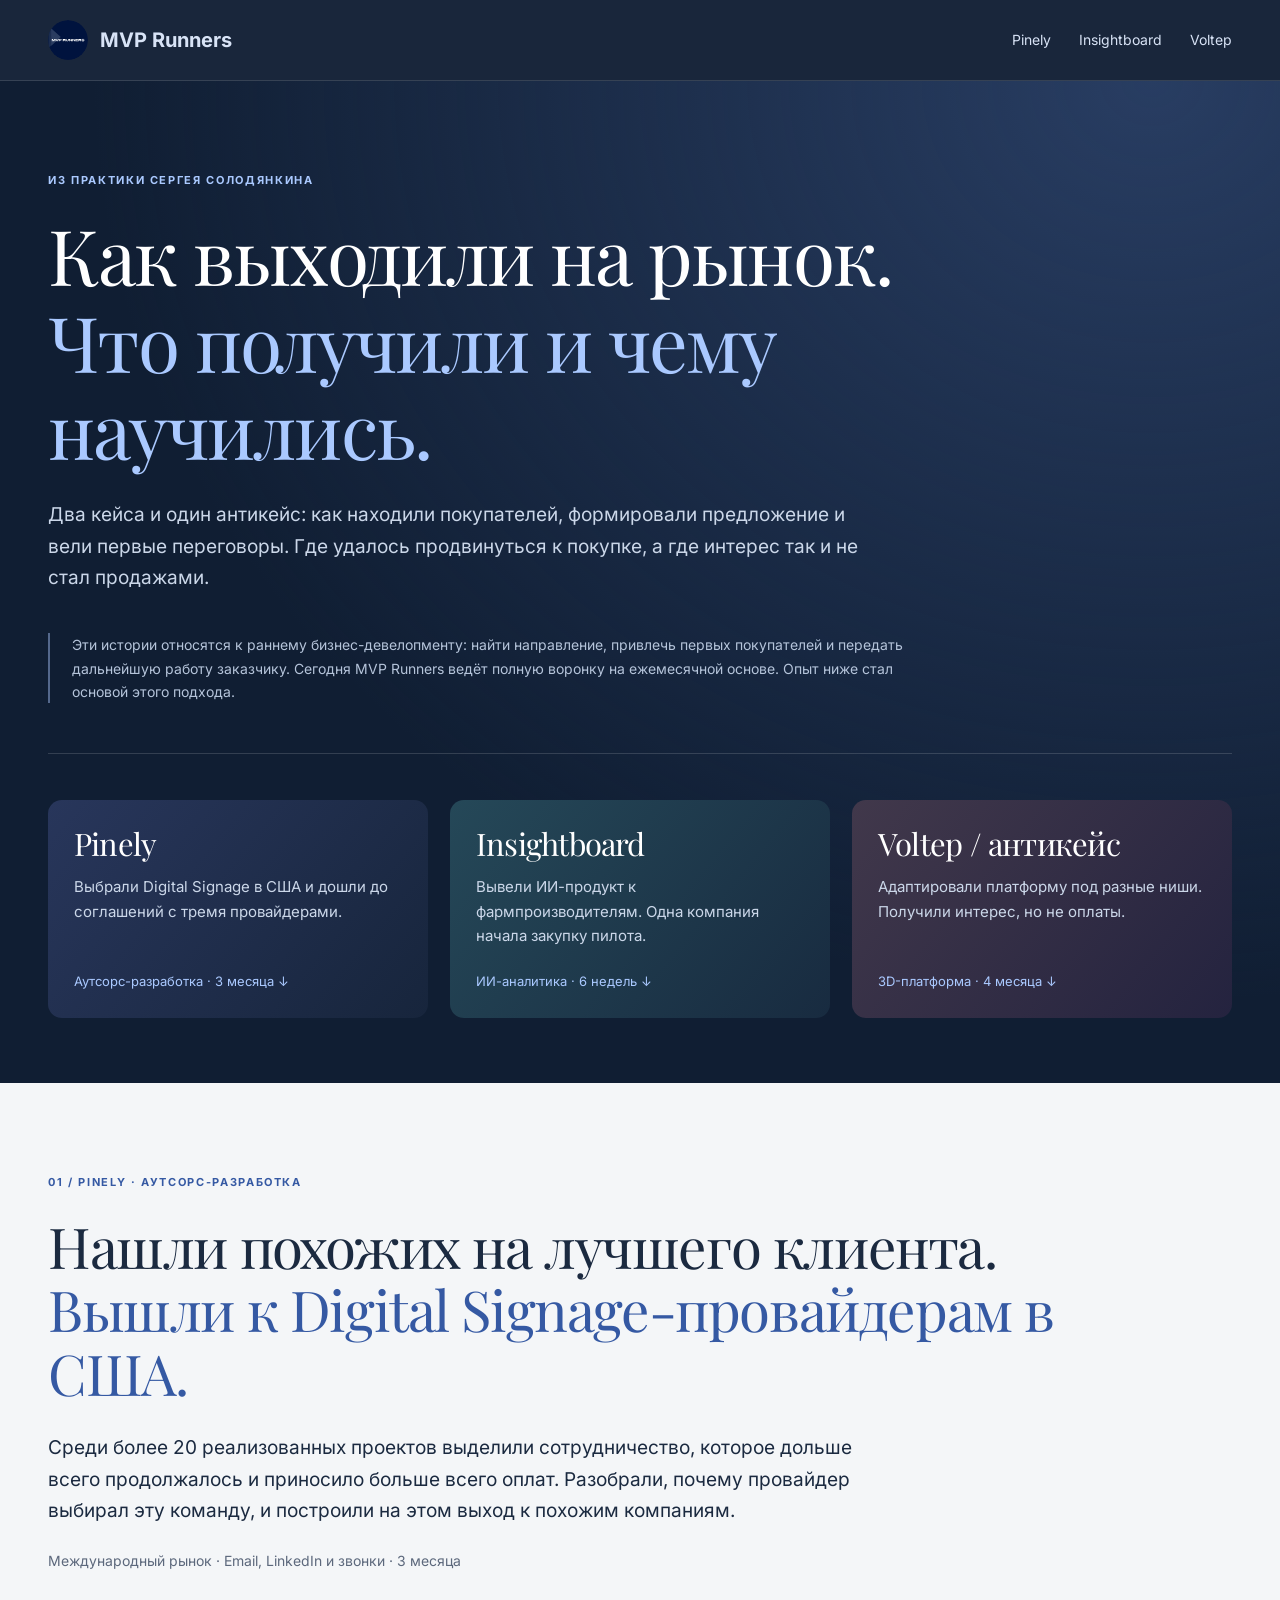
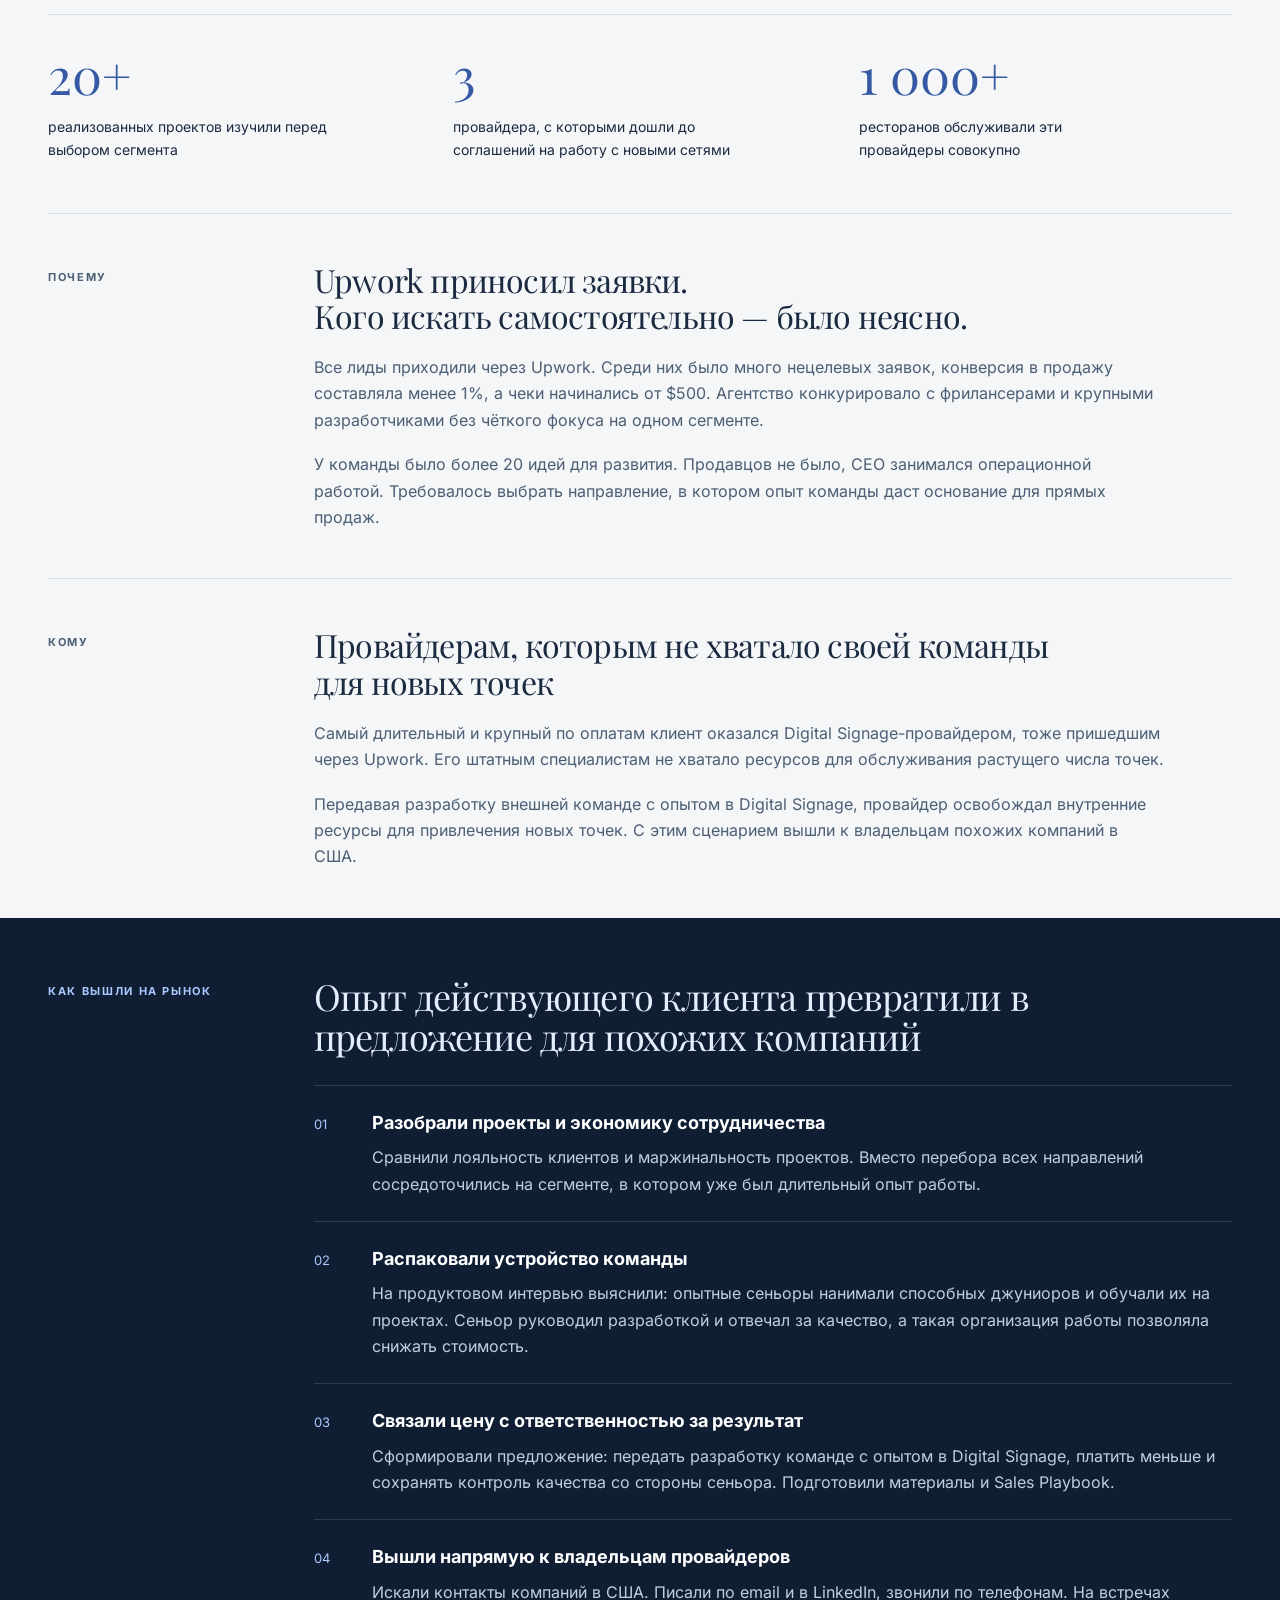
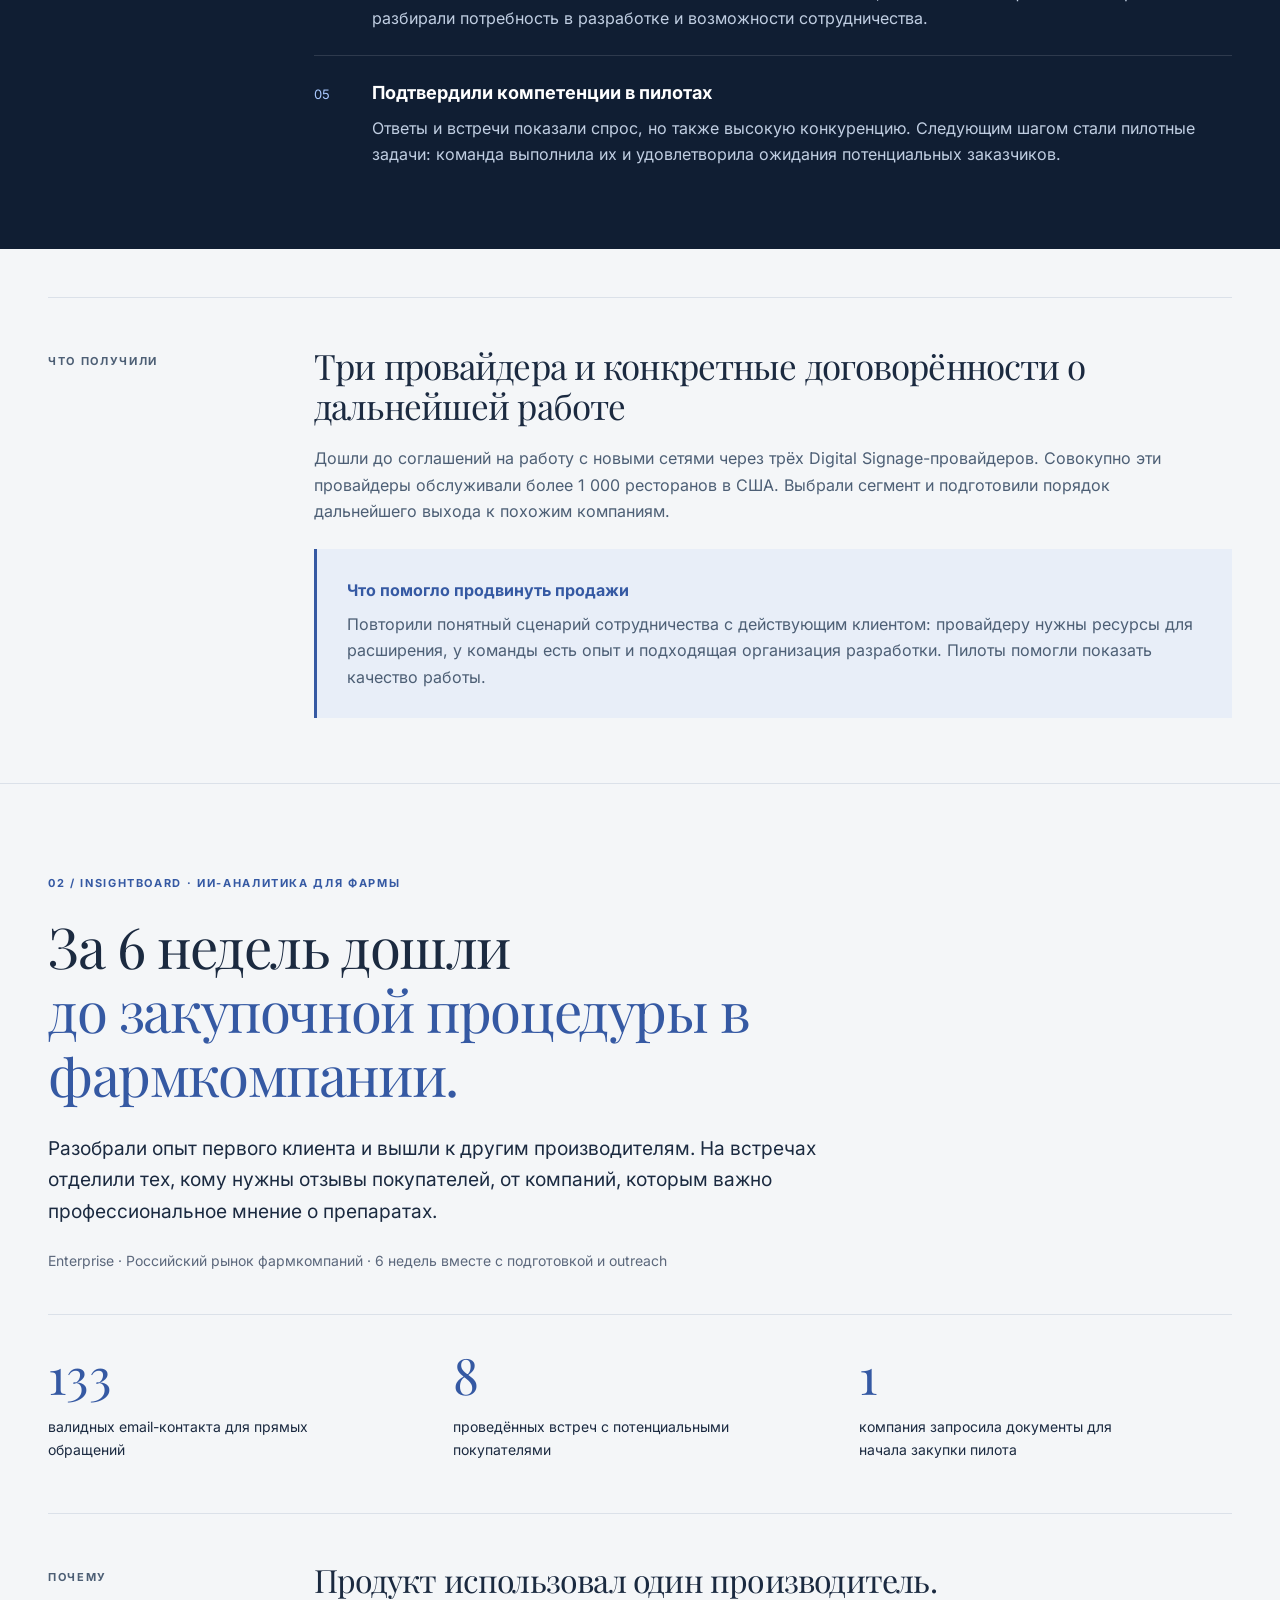
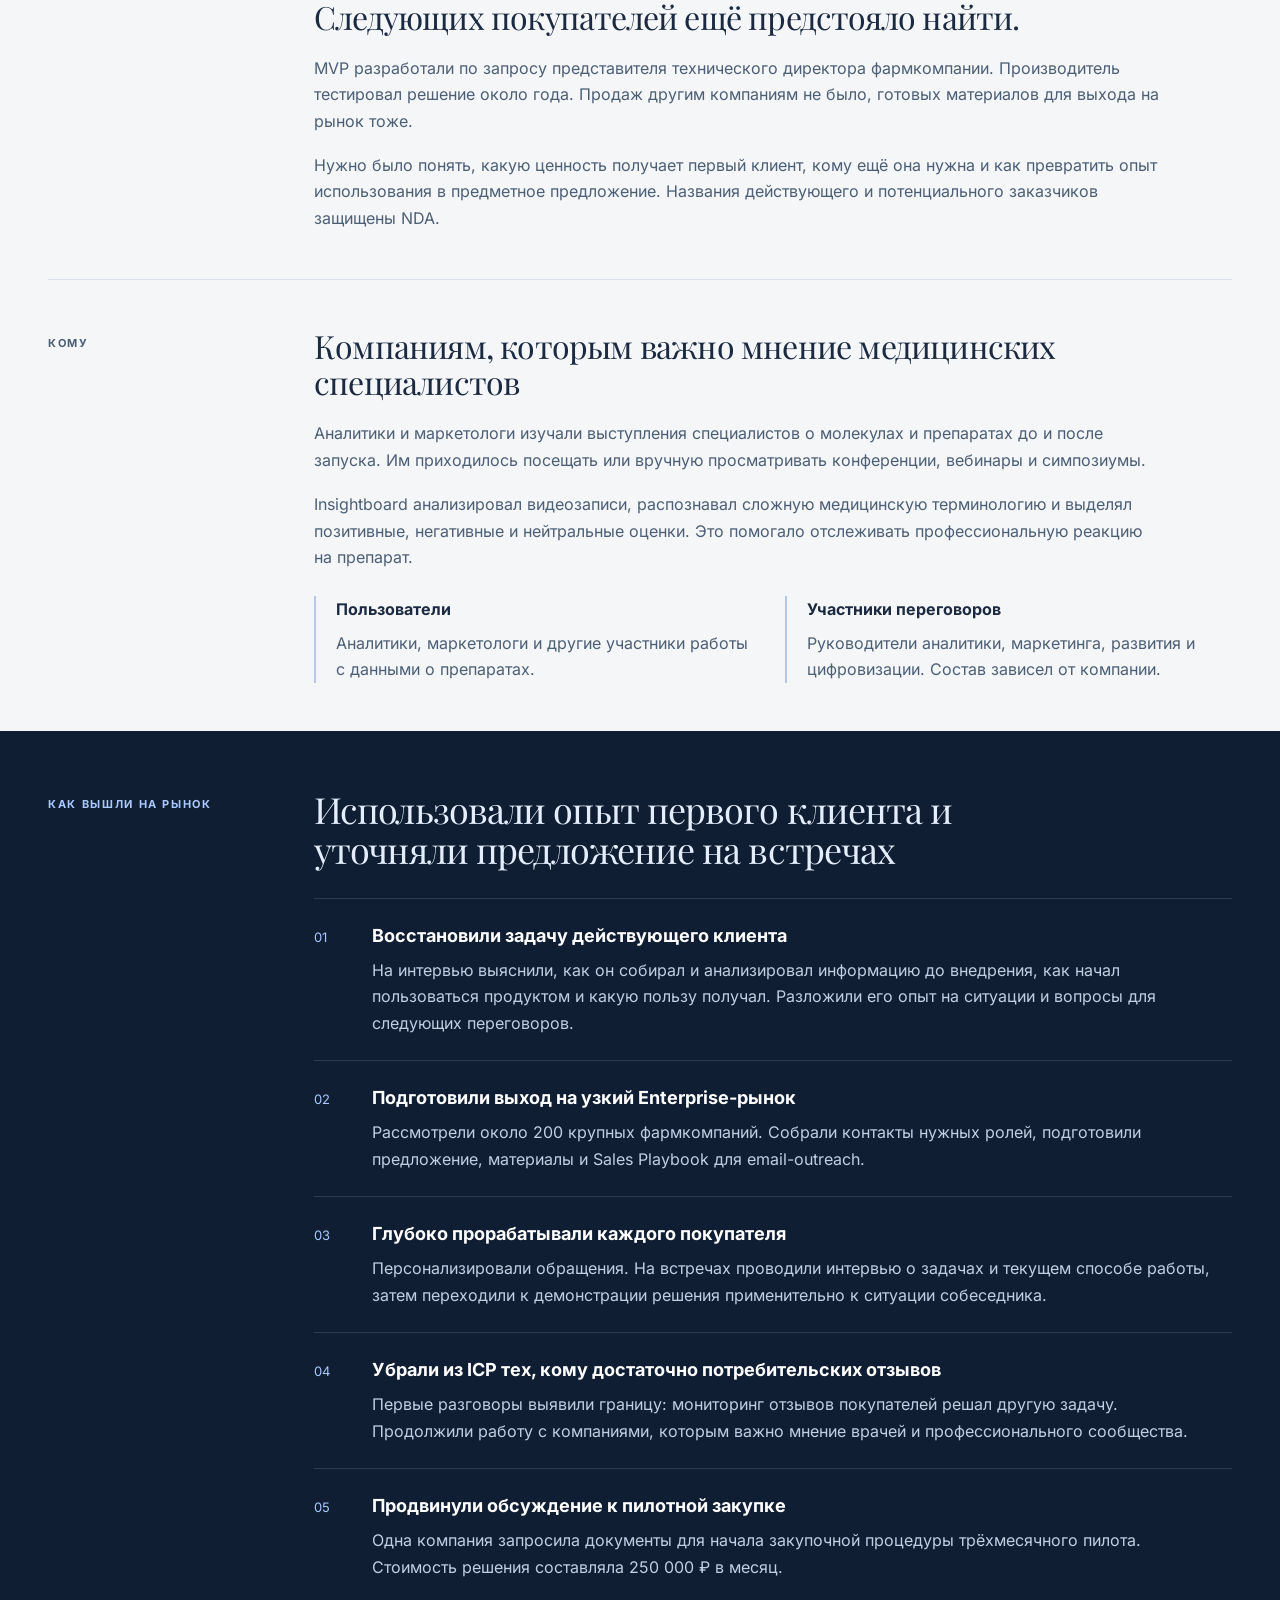
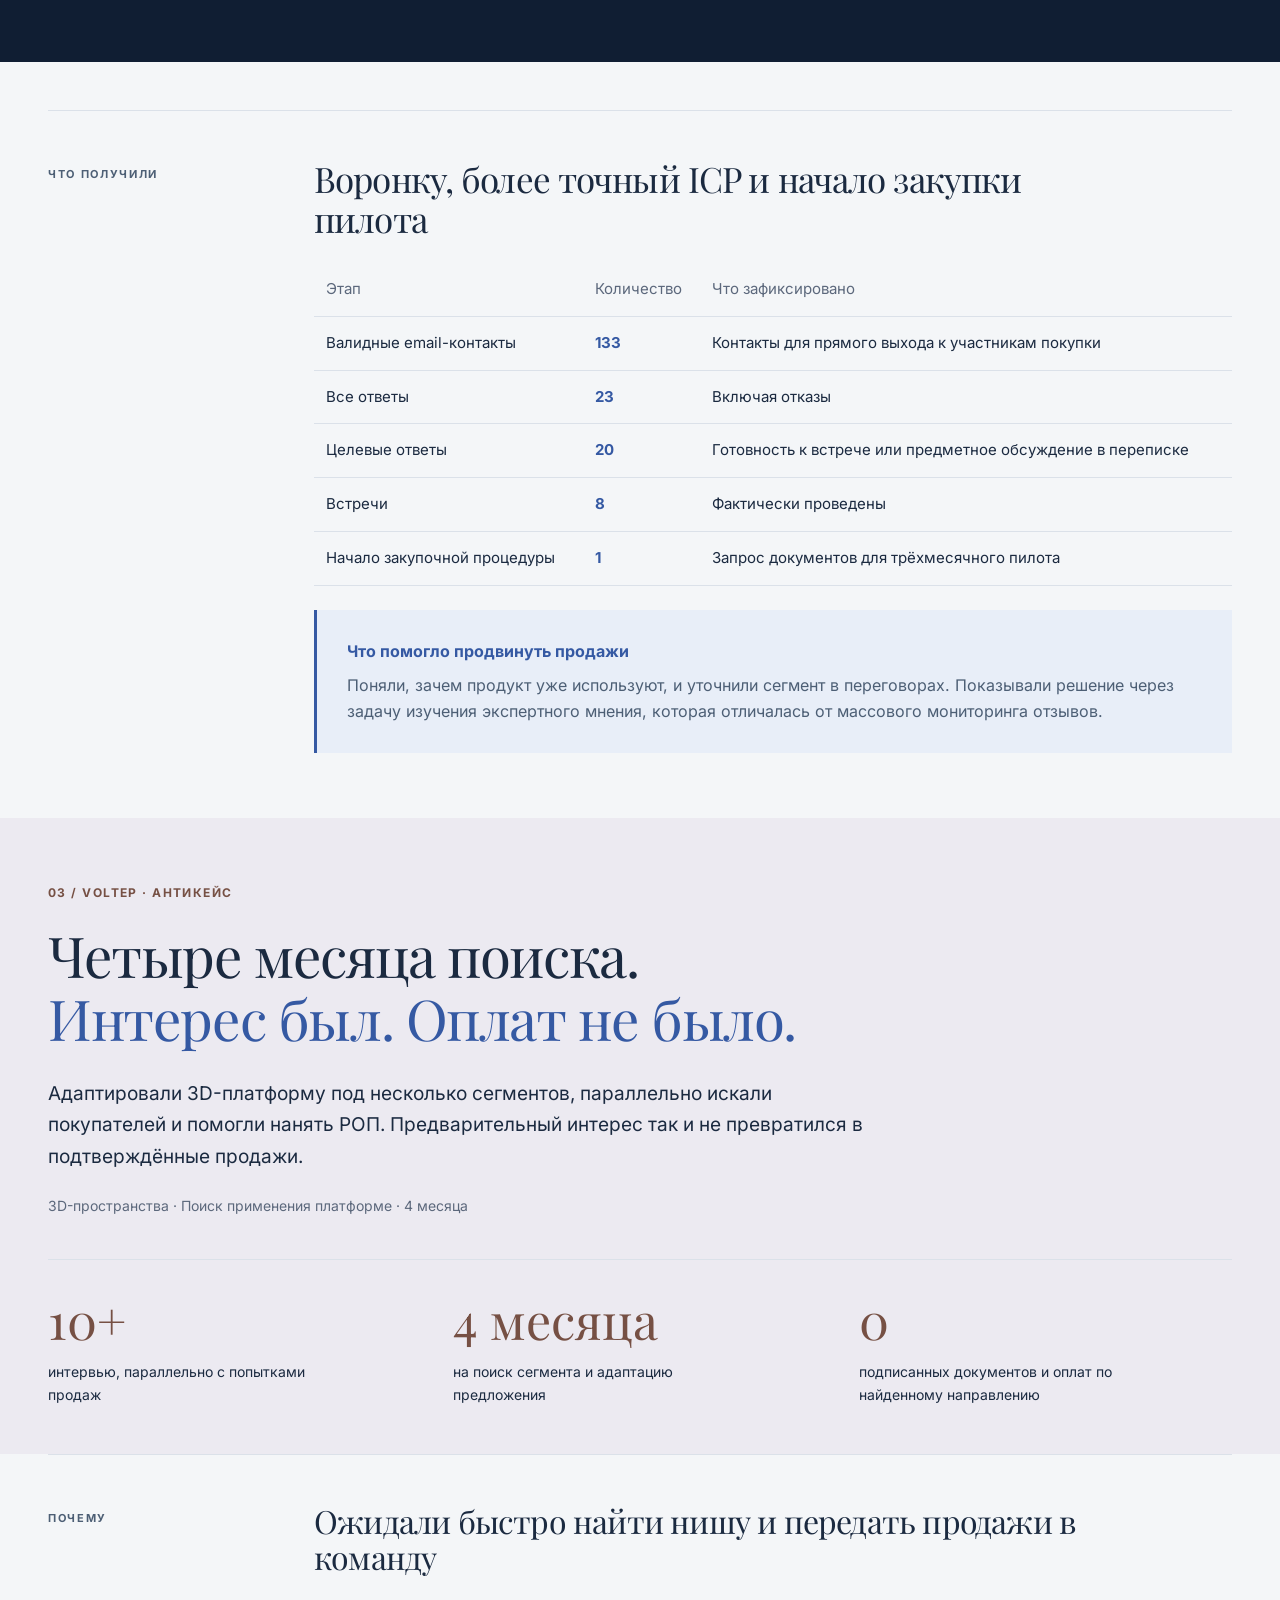
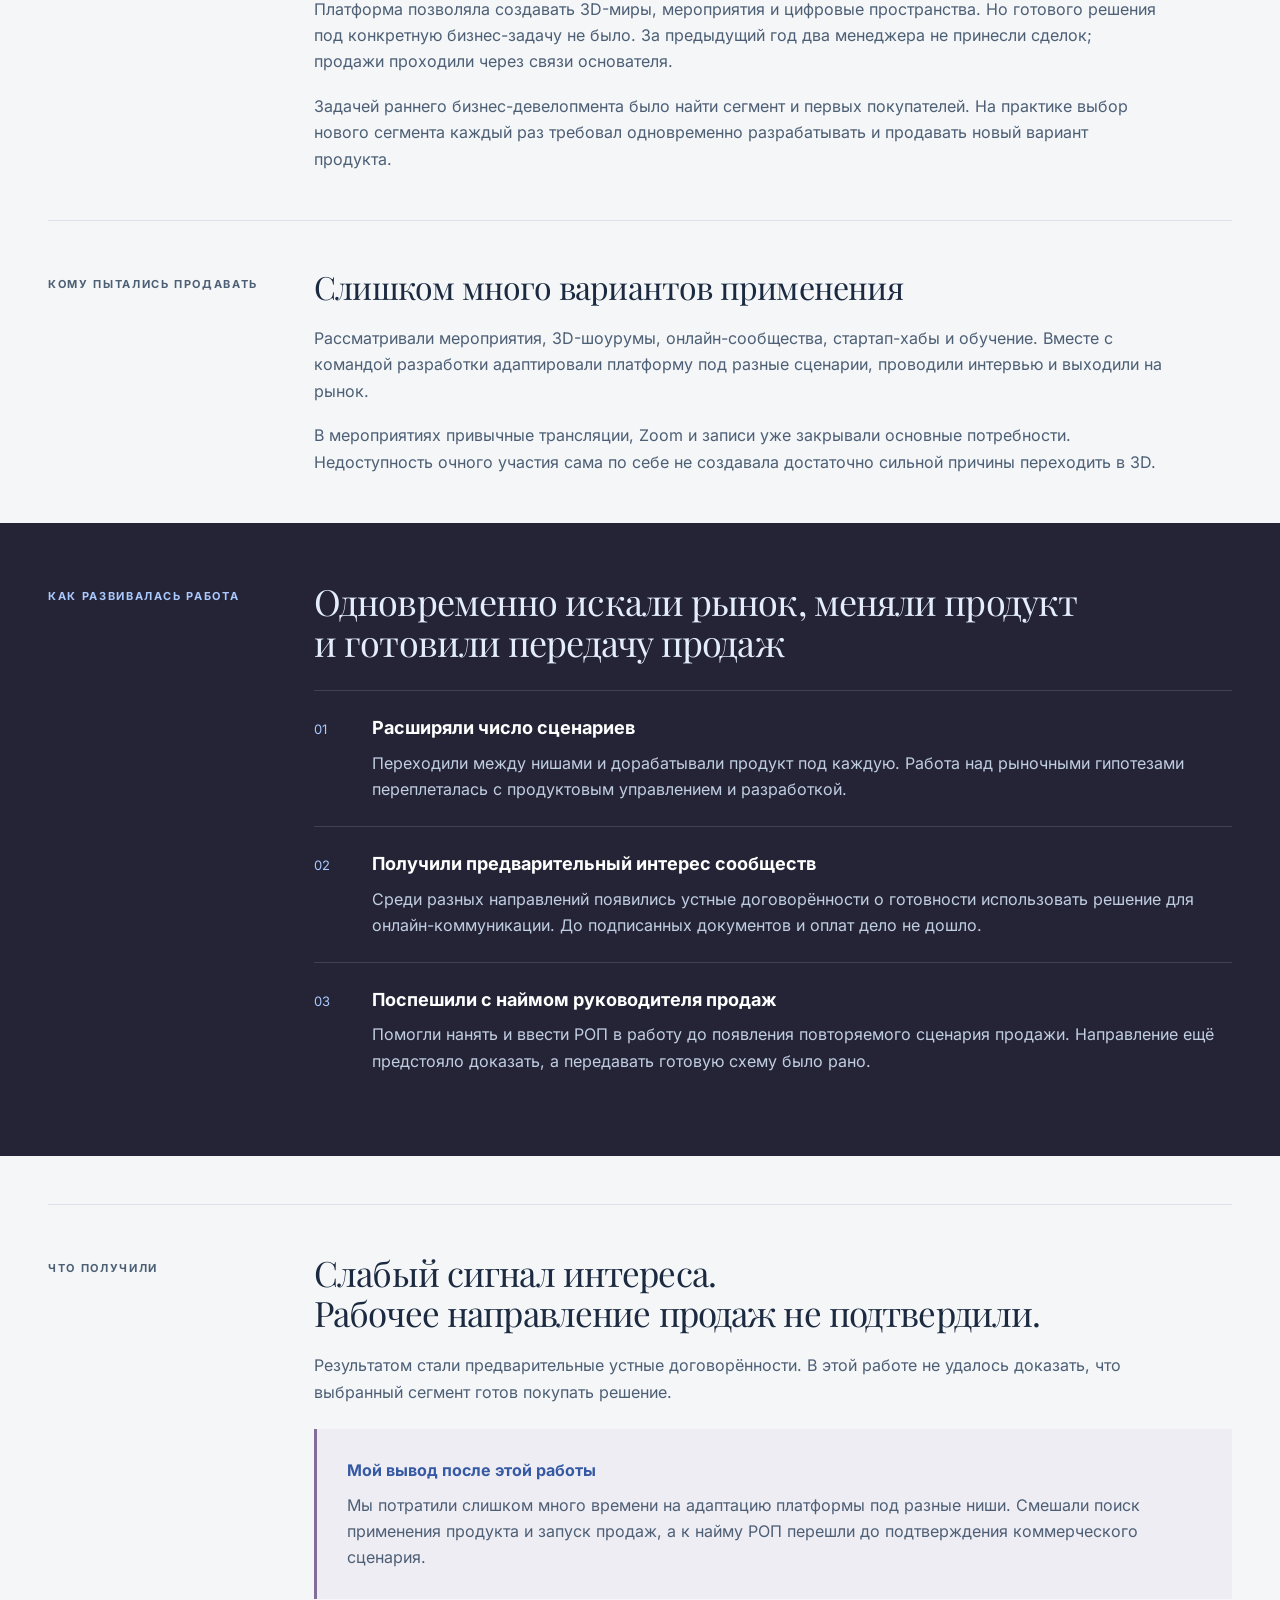
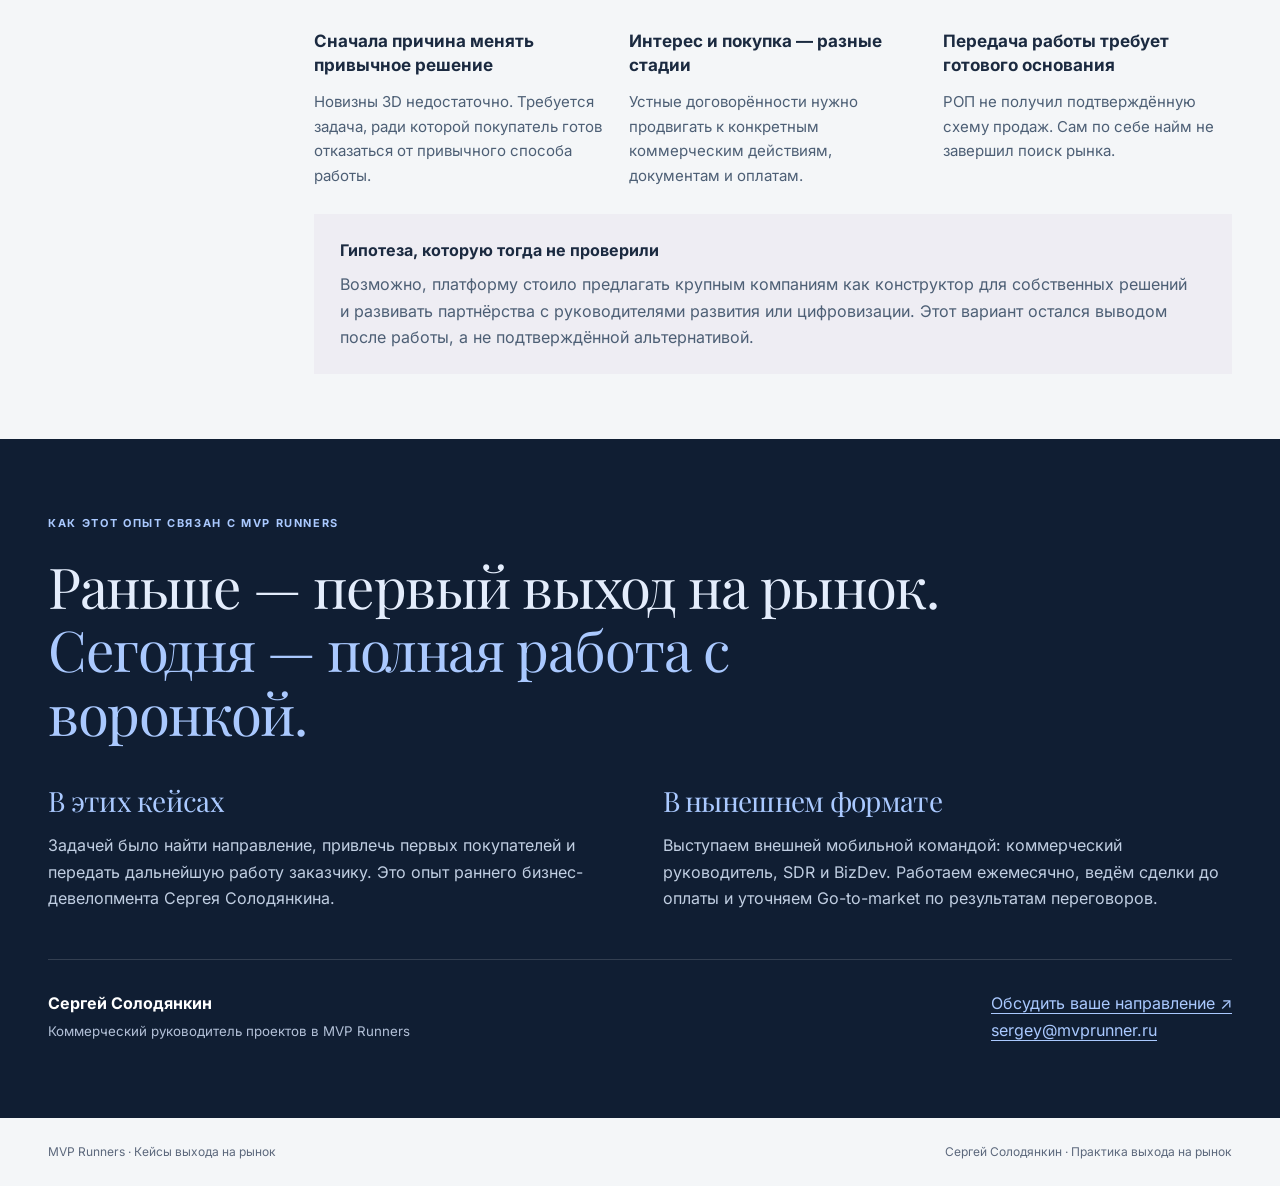
==== cases.html @ 27540413 "Add files via upload" ====
<!doctype html><html lang="ru"><head><meta charset="utf-8"><meta name="viewport" content="width=device-width,initial-scale=1"><title>MVP Runners — кейсы выхода на рынок</title><meta name="description" content="Pinely, Insightboard и Voltep: выбор сегмента, выход к покупателям и фактические результаты раннего бизнес-девелопмента."><style>
@font-face {
  font-family: 'Inter';
  font-style: normal;
  font-weight: 400;
  font-display: swap;
  src: url([data-uri]) format('truetype');
}@font-face {
  font-family: 'Inter';
  font-style: normal;
  font-weight: 700;
  font-display: swap;
  src: url([data-uri]) format('truetype');
}@font-face {
  font-family: 'Playfair Display';
  font-style: normal;
  font-weight: 400;
  font-display: swap;
  src: url([data-uri]) format('truetype');
}
:root{--navy:#101e33;--ink:#1b2a40;--muted:#5c687c;--blue:#aac9ff;--accent:#3559a3;--paper:#f4f6f8;--line:#dbe1e9;--serif:'Playfair Display',Georgia,serif;--sans:Inter,Arial,sans-serif}*{box-sizing:border-box}html{scroll-behavior:smooth;scroll-padding-top:90px}body{margin:0;background:var(--paper);color:var(--ink);font:16px/1.65 var(--sans)}a{color:inherit}.wrap{max-width:1200px;width:calc(100% - 96px);margin:auto}header{position:sticky;top:0;z-index:5;background:#101e33f5;color:#d8e3f6;border-bottom:1px solid #ffffff20;backdrop-filter:blur(14px)}nav{min-height:80px;display:flex;align-items:center;justify-content:space-between;gap:24px}.brand{font-weight:700;font-size:20px;text-decoration:none;display:flex;align-items:center;gap:12px}.brand img{width:40px;height:40px}nav .links{display:flex;gap:28px;font-size:14px}nav a{text-decoration:none}nav a:hover{color:white}.hero{background:radial-gradient(ellipse at 90% 0,#283d62,transparent 65%),var(--navy);color:white;padding:90px 0 65px}.eyebrow{text-transform:uppercase;letter-spacing:.15em;font-size:11px;font-weight:600;color:var(--accent);margin:0 0 22px}.hero .eyebrow,.dark .eyebrow{color:var(--blue)}h1,h2,h3,p{margin:0}h1,h2,h3{font-family:var(--serif);font-weight:400;line-height:1.13;letter-spacing:-.025em}h1{font-size:clamp(46px,6vw,78px);max-width:1000px}h2{font-size:clamp(35px,4.4vw,58px)}h3{font-size:28px}.accent{color:var(--accent)}.hero .accent,.dark .accent{color:var(--blue)}.lead{font-size:19px;max-width:840px;margin-top:28px;line-height:1.65}.hero .lead{color:#cbd7e9}.intro-note{border-left:2px solid #aac9ff70;margin-top:40px;padding-left:22px;max-width:900px;color:#b5c4da;font-size:14px}.index{display:grid;grid-template-columns:repeat(3,1fr);gap:22px;padding-top:46px;margin-top:50px;border-top:1px solid #ffffff25}.index a{text-decoration:none;border-radius:14px;padding:26px;background:linear-gradient(130deg,#28365b,#17253c);display:flex;flex-direction:column;align-items:flex-start}.index a:nth-child(2){background:linear-gradient(130deg,#254858,#182b40)}.index a:nth-child(3){background:linear-gradient(130deg,#41384b,#24233f)}.index h3{font-size:31px;margin-bottom:14px}.index p{font-size:15px;color:#cbd7e9;flex:1}.index span{font-size:13px;color:var(--blue);margin-top:22px}.case{padding:90px 0 0}.case-header{padding-bottom:52px}.case-title{max-width:1030px}.case-meta{margin:22px 0 0;color:var(--muted);font-size:14px}.metrics{display:grid;grid-template-columns:repeat(3,minmax(0,1fr));gap:32px;margin-top:42px;padding-top:30px;border-top:1px solid var(--line)}.metric b{display:block;font-family:var(--serif);font-weight:400;font-size:50px;line-height:1.2;color:var(--accent)}.metric span{font-size:14px;display:block;margin-top:10px;max-width:280px}.chapter{display:grid;grid-template-columns:210px minmax(0,1fr);gap:56px;padding:48px 0;border-top:1px solid var(--line)}.chapter .eyebrow{margin:6px 0}.chapter h3{font-size:32px;max-width:780px;margin-bottom:20px}.chapter p{max-width:850px;color:#4d5f75}.chapter p+p{margin-top:18px}.facts{display:grid;grid-template-columns:1fr 1fr;gap:24px;margin-top:26px}.fact{border-left:2px solid #b6c8e7;padding-left:20px}.fact b{display:block;color:var(--ink);margin-bottom:7px}.work{padding:58px 0;background:var(--navy);color:#e4edfc}.work h3{font-size:36px;max-width:780px;margin-bottom:28px}.work .chapter{border:0;padding:0}.steps{list-style:none;padding:0;margin:0;counter-reset:step}.steps li{counter-increment:step;display:grid;grid-template-columns:40px 1fr;gap:18px;padding:24px 0;border-top:1px solid #ffffff20}.steps li:before{content:counter(step,decimal-leading-zero);color:var(--blue);font-size:13px;padding-top:4px}.steps h4{font-size:18px;line-height:1.4;font-weight:600;margin:0 0 9px;color:white}.steps p{color:#c0cee2}.insight{background:#e8eef8;padding:28px 30px;border-left:3px solid var(--accent);margin:24px 0 0}.insight strong{display:block;margin-bottom:8px;color:var(--accent)}.result{padding:48px 0 65px}.result .chapter{padding-bottom:0}.result h3{font-size:35px}.status{margin-top:24px;color:var(--muted);font-size:14px}.divider{height:1px;background:var(--line)}table{border-collapse:collapse;width:100%;margin-top:25px;text-align:left;font-size:15px}th,td{padding:14px 12px;border-bottom:1px solid var(--line);vertical-align:top}th{color:var(--muted);font-weight:500}td:nth-child(2){font-weight:600;color:var(--accent);white-space:nowrap}.anti .case-header{background:#eceaf1;padding:60px 0 48px}.anti{padding-top:0}.anti .metric b{color:#765044}.anti .work{background:#252436}.anti .lesson{background:#efedf4;border-color:#826f98}.lesson-grid{display:grid;grid-template-columns:repeat(3,1fr);gap:26px;margin-top:30px}.lesson-grid h4{font-size:17px;line-height:1.45;margin:0 0 12px}.lesson-grid p{font-size:15px}.future{margin-top:25px;padding:23px 26px;background:#eeedf3}.future b{display:block;margin-bottom:8px}.closing{background:var(--navy);color:#e4edfc;padding:75px 0}.closing h2{max-width:900px}.closing .lead{color:#c0cee2}.closing-grid{display:grid;grid-template-columns:1fr 1fr;gap:45px;margin-top:40px}.closing-grid h3{font-size:28px;color:var(--blue);margin-bottom:16px}.closing-grid p{color:#c0cee2}.contact{margin-top:48px;padding-top:30px;border-top:1px solid #ffffff25;display:flex;justify-content:space-between;align-items:center;gap:24px}.contact strong{display:block;color:white}.contact small{color:#b3c1d8}.contact a{color:var(--blue);text-underline-offset:4px}footer{padding:24px 0;color:var(--muted);font-size:12px}footer .wrap{display:flex;justify-content:space-between;gap:24px}.label{display:inline-block;color:#765044;font-size:12px;font-weight:600;text-transform:uppercase;letter-spacing:.12em;margin-bottom:20px}@media(max-width:900px){.wrap{width:calc(100% - 48px)}.chapter{grid-template-columns:150px 1fr;gap:30px}.index{gap:12px}.index a{padding:22px}.lesson-grid{grid-template-columns:1fr}.metrics{gap:22px}.metric b{font-size:42px}}@media(max-width:640px){html{scroll-padding-top:116px}.wrap{width:calc(100% - 36px)}nav{align-items:flex-start;flex-direction:column;gap:10px;padding:14px 0}nav .links{gap:24px;font-size:13px}.brand{font-size:17px}.brand img{width:28px;height:28px}.hero{padding:55px 0 40px}h1{font-size:43px}.lead{font-size:17px}.index{grid-template-columns:1fr;margin-top:35px;padding-top:28px}.index a{padding:24px}.index h3{font-size:28px}.index span{margin-top:14px}.case{padding-top:55px}.chapter{grid-template-columns:1fr;gap:14px;padding:34px 0}.chapter h3{font-size:29px}.metrics{grid-template-columns:1fr;gap:20px}.metric{display:grid;grid-template-columns:100px 1fr;gap:12px;align-items:center}.metric b{font-size:37px}.metric span{margin:0}.work{padding:38px 0}.work h3{font-size:30px}.steps li{gap:10px;grid-template-columns:28px 1fr}.facts{grid-template-columns:1fr}.insight{padding:22px}.case-header{padding-bottom:35px}.result{padding:0 0 45px}.anti{padding-top:0}.anti .case-header{padding:45px 0 35px}.closing{padding:50px 0}.closing-grid{grid-template-columns:1fr;gap:30px}.contact{align-items:flex-start;flex-direction:column}table{font-size:13px}th,td{padding:12px 6px}footer .wrap{flex-direction:column;gap:5px}}@media(prefers-reduced-motion:reduce){html{scroll-behavior:auto}}@media print{header{position:static}.wrap{width:90%}.case,.work,.closing{break-inside:avoid}a{text-decoration:none}}

.print-only{display:none}
@page{size:A4 portrait;margin:0}
@media print{
html,body{margin:0!important;padding:0!important;width:210mm!important;background:#f4f6f8!important;print-color-adjust:exact!important;-webkit-print-color-adjust:exact!important}
body>header,body>main,body>footer{display:none!important}.print-only{display:block!important}.print-page{position:relative;width:210mm;height:297mm;padding:14mm 14mm 18mm;box-sizing:border-box;break-after:page;page-break-after:always;background:#f4f6f8;color:#1b2a40;font-size:9.5pt;line-height:1.42}.print-page:last-child{break-after:auto;page-break-after:auto}.print-page-content{width:100%}.print-page .wrap{width:100%;max-width:none;margin:0}.print-page section,.print-page article,.print-page div{break-inside:auto}.print-page h1{font-size:32pt;line-height:1.12;margin:0}.print-page h2{font-size:24pt;line-height:1.12;margin:0}.print-page h3{font-size:15pt;line-height:1.2;margin:0 0 9px}.print-page h4{font:600 10pt/1.3 Inter,Arial,sans-serif;margin:0 0 5px}.print-page p{font-size:9.5pt;line-height:1.42;max-width:none;color:#4d5f75}.print-page p+p{margin-top:8px}.print-page .eyebrow{font-size:7pt;letter-spacing:.1em;margin:0 0 12px}.print-page .lead{font-size:10pt;line-height:1.45;margin-top:16px}.print-page .case-header{padding:0 0 10px;background:transparent}.print-page .case-meta{font-size:8pt;margin-top:10px}.print-page .metrics{grid-template-columns:repeat(3,minmax(0,1fr));gap:18px;margin-top:20px;padding-top:16px}.print-page .metric{display:block}.print-page .metric b{font-size:27pt;line-height:1.1}.print-page .metric span{font-size:8pt;line-height:1.4;margin-top:7px}.print-page .chapter{display:block;padding:20px 0 0;border:0;margin-top:16px;border-top:1px solid #dbe1e9}.print-page .chapter>.eyebrow{margin-bottom:9px}.print-page .facts{gap:15px;margin-top:15px}.print-page .fact{padding-left:12px}.print-page .fact b,.print-page .fact p{font-size:9pt}.print-page .work,.print-page .result{padding:0;background:transparent;color:#1b2a40}.print-page .work .chapter{padding:0;margin:0;border:0}.print-page .work .eyebrow{color:#3559a3}.print-page .work h3{font-size:17pt;margin-bottom:14px}.print-page .steps li{padding:10px 0;grid-template-columns:25px 1fr;gap:10px;border-color:#dbe1e9}.print-page .steps li:before{font-size:8pt;color:#3559a3}.print-page .steps h4{color:#1b2a40}.print-page .steps p{color:#4d5f75}.print-page .result .chapter{padding-top:16px;margin-top:12px}.print-page .result h3{font-size:17pt}.print-page .insight{padding:12px 15px;margin-top:14px}.print-page .insight strong{font-size:9pt;margin-bottom:5px}.print-page .insight p{font-size:9pt}.print-page table{font-size:8.5pt;margin-top:13px}.print-page th,.print-page td{padding:8px 7px;font-size:8.5pt}.print-page .label{font-size:7pt;margin-bottom:12px}.print-page .lesson-grid{grid-template-columns:repeat(3,1fr);gap:13px;margin-top:16px}.print-page .lesson-grid h4{font-size:9pt}.print-page .lesson-grid p{font-size:8.5pt}.print-page .future{padding:12px 15px;margin-top:15px}.print-page .future p,.print-page .future b{font-size:8.5pt}.print-footer{position:absolute;left:14mm;right:14mm;bottom:9mm;display:flex;justify-content:space-between;gap:20px;font-size:7pt;color:#6c7b92;border-top:1px solid #dbe1e9;padding-top:7px}.print-page .contact{margin-top:25px;padding-top:20px}.p-cover,.p-closing{background:#101e33;color:#e4edfc}.p-cover{background:radial-gradient(ellipse at 90% 0,#283d62,transparent 65%),#101e33}.p-cover>.print-page-content{padding-top:14mm}.p-cover .eyebrow,.p-closing .eyebrow{color:#aac9ff}.p-cover .accent,.p-closing .accent{color:#aac9ff}.p-cover .lead,.p-closing p{color:#c0cee2}.p-cover .intro-note{color:#b5c4da;font-size:9pt;line-height:1.5;margin-top:28px;padding-left:14px}.p-cover .index{grid-template-columns:repeat(3,1fr);gap:12px;margin-top:32px;padding-top:25px}.p-cover .index a{padding:17px 15px;border-radius:10px}.p-cover .index h3{font-size:17pt;margin-bottom:12px}.p-cover .index p{font-size:8.5pt;color:#cbd7e9}.p-cover .index span{font-size:7.5pt;margin-top:18px}.p-cover .print-footer,.p-closing .print-footer{color:#9fb1cc;border-color:#ffffff25}.p-closing .closing{background:transparent;padding:22mm 0 0}.p-closing h2{font-size:28pt}.p-closing .closing-grid{grid-template-columns:1fr;gap:32px;margin-top:38px}.p-closing .closing-grid h3{font-size:18pt;color:#aac9ff}.p-closing .closing-grid p{font-size:11pt;line-height:1.55}.p-closing .contact{align-items:flex-start;flex-direction:column;gap:22px;margin-top:40px}.p-closing .contact small{font-size:9pt}.p-closing .contact a{font-size:11pt}
}
</style></head><body><header><div class="wrap"><nav aria-label="Кейсы"><a class="brand" href="#top"><img src="[data-uri]" alt=""><span>MVP Runners</span></a><div class="links"><a href="#pinely">Pinely</a><a href="#insightboard">Insightboard</a><a href="#voltep">Voltep</a></div></nav></div></header><main id="top">
<section class="hero"><div class="wrap"><p class="eyebrow">Из практики Сергея Солодянкина</p><h1>Как выходили на рынок.<br><span class="accent">Что получили и чему научились.</span></h1><p class="lead">Два кейса и один антикейс: как находили покупателей, формировали предложение и вели первые переговоры. Где удалось продвинуться к покупке, а где интерес так и не стал продажами.</p><p class="intro-note">Эти истории относятся к раннему бизнес-девелопменту: найти направление, привлечь первых покупателей и передать дальнейшую работу заказчику. Сегодня MVP Runners ведёт полную воронку на ежемесячной основе. Опыт ниже стал основой этого подхода.</p><div class="index"><a href="#pinely"><h3>Pinely</h3><p>Выбрали Digital Signage в США и дошли до соглашений с тремя провайдерами.</p><span>Аутсорс-разработка · 3 месяца ↓</span></a><a href="#insightboard"><h3>Insightboard</h3><p>Вывели ИИ-продукт к фармпроизводителям. Одна компания начала закупку пилота.</p><span>ИИ-аналитика · 6 недель ↓</span></a><a href="#voltep"><h3>Voltep / антикейс</h3><p>Адаптировали платформу под разные ниши. Получили интерес, но не оплаты.</p><span>3D-платформа · 4 месяца ↓</span></a></div></div></section>
<article class="case" id="pinely"><div class="wrap case-header"><p class="eyebrow">01 / Pinely · Аутсорс-разработка</p><h2 class="case-title">Нашли похожих на лучшего клиента.<br><span class="accent">Вышли к Digital Signage-провайдерам в США.</span></h2><p class="lead">Среди более 20 реализованных проектов выделили сотрудничество, которое дольше всего продолжалось и приносило больше всего оплат. Разобрали, почему провайдер выбирал эту команду, и построили на этом выход к похожим компаниям.</p><p class="case-meta">Международный рынок · Email, LinkedIn и звонки · 3 месяца</p><div class="metrics"><div class="metric"><b>20+</b><span>реализованных проектов изучили перед выбором сегмента</span></div><div class="metric"><b>3</b><span>провайдера, с которыми дошли до соглашений на работу с новыми сетями</span></div><div class="metric"><b>1 000+</b><span>ресторанов обслуживали эти провайдеры совокупно</span></div></div></div>
<div class="wrap"><section class="chapter"><p class="eyebrow">Почему</p><div><h3>Upwork приносил заявки.<br>Кого искать самостоятельно — было неясно.</h3><p>Все лиды приходили через Upwork. Среди них было много нецелевых заявок, конверсия в продажу составляла менее 1%, а чеки начинались от $500. Агентство конкурировало с фрилансерами и крупными разработчиками без чёткого фокуса на одном сегменте.</p><p>У команды было более 20 идей для развития. Продавцов не было, CEO занимался операционной работой. Требовалось выбрать направление, в котором опыт команды даст основание для прямых продаж.</p></div></section><section class="chapter"><p class="eyebrow">Кому</p><div><h3>Провайдерам, которым не хватало своей команды для новых точек</h3><p>Самый длительный и крупный по оплатам клиент оказался Digital Signage-провайдером, тоже пришедшим через Upwork. Его штатным специалистам не хватало ресурсов для обслуживания растущего числа точек.</p><p>Передавая разработку внешней команде с опытом в Digital Signage, провайдер освобождал внутренние ресурсы для привлечения новых точек. С этим сценарием вышли к владельцам похожих компаний в США.</p></div></section></div>
<section class="work dark"><div class="wrap chapter"><p class="eyebrow">Как вышли на рынок</p><div><h3>Опыт действующего клиента превратили в предложение для похожих компаний</h3><ol class="steps"><li><div><h4>Разобрали проекты и экономику сотрудничества</h4><p>Сравнили лояльность клиентов и маржинальность проектов. Вместо перебора всех направлений сосредоточились на сегменте, в котором уже был длительный опыт работы.</p></div></li><li><div><h4>Распаковали устройство команды</h4><p>На продуктовом интервью выяснили: опытные сеньоры нанимали способных джуниоров и обучали их на проектах. Сеньор руководил разработкой и отвечал за качество, а такая организация работы позволяла снижать стоимость.</p></div></li><li><div><h4>Связали цену с ответственностью за результат</h4><p>Сформировали предложение: передать разработку команде с опытом в Digital Signage, платить меньше и сохранять контроль качества со стороны сеньора. Подготовили материалы и Sales Playbook.</p></div></li><li><div><h4>Вышли напрямую к владельцам провайдеров</h4><p>Искали контакты компаний в США. Писали по email и в LinkedIn, звонили по телефонам. На встречах разбирали потребность в разработке и возможности сотрудничества.</p></div></li><li><div><h4>Подтвердили компетенции в пилотах</h4><p>Ответы и встречи показали спрос, но также высокую конкуренцию. Следующим шагом стали пилотные задачи: команда выполнила их и удовлетворила ожидания потенциальных заказчиков.</p></div></li></ol></div></div></section>
<section class="result"><div class="wrap"><div class="chapter"><p class="eyebrow">Что получили</p><div><h3>Три провайдера и конкретные договорённости о дальнейшей работе</h3><p>Дошли до соглашений на работу с новыми сетями через трёх Digital Signage-провайдеров. Совокупно эти провайдеры обслуживали более 1 000 ресторанов в США. Выбрали сегмент и подготовили порядок дальнейшего выхода к похожим компаниям.</p><div class="insight"><strong>Что помогло продвинуть продажи</strong><p>Повторили понятный сценарий сотрудничества с действующим клиентом: провайдеру нужны ресурсы для расширения, у команды есть опыт и подходящая организация разработки. Пилоты помогли показать качество работы.</p></div></div></div></div></section></article>
<div class="divider"></div><article class="case" id="insightboard"><div class="wrap case-header"><p class="eyebrow">02 / Insightboard · ИИ-аналитика для фармы</p><h2 class="case-title">За 6 недель дошли<br><span class="accent">до закупочной процедуры в фармкомпании.</span></h2><p class="lead">Разобрали опыт первого клиента и вышли к другим производителям. На встречах отделили тех, кому нужны отзывы покупателей, от компаний, которым важно профессиональное мнение о препаратах.</p><p class="case-meta">Enterprise · Российский рынок фармкомпаний · 6 недель вместе с подготовкой и outreach</p><div class="metrics"><div class="metric"><b>133</b><span>валидных email-контакта для прямых обращений</span></div><div class="metric"><b>8</b><span>проведённых встреч с потенциальными покупателями</span></div><div class="metric"><b>1</b><span>компания запросила документы для начала закупки пилота</span></div></div></div>
<div class="wrap"><section class="chapter"><p class="eyebrow">Почему</p><div><h3>Продукт использовал один производитель.<br>Следующих покупателей ещё предстояло найти.</h3><p>MVP разработали по запросу представителя технического директора фармкомпании. Производитель тестировал решение около года. Продаж другим компаниям не было, готовых материалов для выхода на рынок тоже.</p><p>Нужно было понять, какую ценность получает первый клиент, кому ещё она нужна и как превратить опыт использования в предметное предложение. Названия действующего и потенциального заказчиков защищены NDA.</p></div></section><section class="chapter"><p class="eyebrow">Кому</p><div><h3>Компаниям, которым важно мнение медицинских специалистов</h3><p>Аналитики и маркетологи изучали выступления специалистов о молекулах и препаратах до и после запуска. Им приходилось посещать или вручную просматривать конференции, вебинары и симпозиумы.</p><p>Insightboard анализировал видеозаписи, распознавал сложную медицинскую терминологию и выделял позитивные, негативные и нейтральные оценки. Это помогало отслеживать профессиональную реакцию на препарат.</p><div class="facts"><div class="fact"><b>Пользователи</b><p>Аналитики, маркетологи и другие участники работы с данными о препаратах.</p></div><div class="fact"><b>Участники переговоров</b><p>Руководители аналитики, маркетинга, развития и цифровизации. Состав зависел от компании.</p></div></div></div></section></div>
<section class="work dark"><div class="wrap chapter"><p class="eyebrow">Как вышли на рынок</p><div><h3>Использовали опыт первого клиента и уточняли предложение на встречах</h3><ol class="steps"><li><div><h4>Восстановили задачу действующего клиента</h4><p>На интервью выяснили, как он собирал и анализировал информацию до внедрения, как начал пользоваться продуктом и какую пользу получал. Разложили его опыт на ситуации и вопросы для следующих переговоров.</p></div></li><li><div><h4>Подготовили выход на узкий Enterprise-рынок</h4><p>Рассмотрели около 200 крупных фармкомпаний. Собрали контакты нужных ролей, подготовили предложение, материалы и Sales Playbook для email-outreach.</p></div></li><li><div><h4>Глубоко прорабатывали каждого покупателя</h4><p>Персонализировали обращения. На встречах проводили интервью о задачах и текущем способе работы, затем переходили к демонстрации решения применительно к ситуации собеседника.</p></div></li><li><div><h4>Убрали из ICP тех, кому достаточно потребительских отзывов</h4><p>Первые разговоры выявили границу: мониторинг отзывов покупателей решал другую задачу. Продолжили работу с компаниями, которым важно мнение врачей и профессионального сообщества.</p></div></li><li><div><h4>Продвинули обсуждение к пилотной закупке</h4><p>Одна компания запросила документы для начала закупочной процедуры трёхмесячного пилота. Стоимость решения составляла 250 000 ₽ в месяц.</p></div></li></ol></div></div></section>
<section class="result"><div class="wrap"><div class="chapter"><p class="eyebrow">Что получили</p><div><h3>Воронку, более точный ICP и начало закупки пилота</h3><table><thead><tr><th scope="col">Этап</th><th scope="col">Количество</th><th scope="col">Что зафиксировано</th></tr></thead><tbody><tr><td>Валидные email-контакты</td><td>133</td><td>Контакты для прямого выхода к участникам покупки</td></tr><tr><td>Все ответы</td><td>23</td><td>Включая отказы</td></tr><tr><td>Целевые ответы</td><td>20</td><td>Готовность к встрече или предметное обсуждение в переписке</td></tr><tr><td>Встречи</td><td>8</td><td>Фактически проведены</td></tr><tr><td>Начало закупочной процедуры</td><td>1</td><td>Запрос документов для трёхмесячного пилота</td></tr></tbody></table><div class="insight"><strong>Что помогло продвинуть продажи</strong><p>Поняли, зачем продукт уже используют, и уточнили сегмент в переговорах. Показывали решение через задачу изучения экспертного мнения, которая отличалась от массового мониторинга отзывов.</p></div></div></div></div></section></article>
<article class="case anti" id="voltep"><div class="case-header"><div class="wrap"><span class="label">03 / Voltep · Антикейс</span><h2 class="case-title">Четыре месяца поиска.<br><span class="accent">Интерес был. Оплат не было.</span></h2><p class="lead">Адаптировали 3D-платформу под несколько сегментов, параллельно искали покупателей и помогли нанять РОП. Предварительный интерес так и не превратился в подтверждённые продажи.</p><p class="case-meta">3D-пространства · Поиск применения платформе · 4 месяца</p><div class="metrics"><div class="metric"><b>10+</b><span>интервью, параллельно с попытками продаж</span></div><div class="metric"><b>4 месяца</b><span>на поиск сегмента и адаптацию предложения</span></div><div class="metric"><b>0</b><span>подписанных документов и оплат по найденному направлению</span></div></div></div></div>
<div class="wrap"><section class="chapter"><p class="eyebrow">Почему</p><div><h3>Ожидали быстро найти нишу и передать продажи в команду</h3><p>Платформа позволяла создавать 3D-миры, мероприятия и цифровые пространства. Но готового решения под конкретную бизнес-задачу не было. За предыдущий год два менеджера не принесли сделок; продажи проходили через связи основателя.</p><p>Задачей раннего бизнес-девелопмента было найти сегмент и первых покупателей. На практике выбор нового сегмента каждый раз требовал одновременно разрабатывать и продавать новый вариант продукта.</p></div></section><section class="chapter"><p class="eyebrow">Кому пытались продавать</p><div><h3>Слишком много вариантов применения</h3><p>Рассматривали мероприятия, 3D-шоурумы, онлайн-сообщества, стартап-хабы и обучение. Вместе с командой разработки адаптировали платформу под разные сценарии, проводили интервью и выходили на рынок.</p><p>В мероприятиях привычные трансляции, Zoom и записи уже закрывали основные потребности. Недоступность очного участия сама по себе не создавала достаточно сильной причины переходить в 3D.</p></div></section></div>
<section class="work dark"><div class="wrap chapter"><p class="eyebrow">Как развивалась работа</p><div><h3>Одновременно искали рынок, меняли продукт и готовили передачу продаж</h3><ol class="steps"><li><div><h4>Расширяли число сценариев</h4><p>Переходили между нишами и дорабатывали продукт под каждую. Работа над рыночными гипотезами переплеталась с продуктовым управлением и разработкой.</p></div></li><li><div><h4>Получили предварительный интерес сообществ</h4><p>Среди разных направлений появились устные договорённости о готовности использовать решение для онлайн-коммуникации. До подписанных документов и оплат дело не дошло.</p></div></li><li><div><h4>Поспешили с наймом руководителя продаж</h4><p>Помогли нанять и ввести РОП в работу до появления повторяемого сценария продажи. Направление ещё предстояло доказать, а передавать готовую схему было рано.</p></div></li></ol></div></div></section>
<section class="result"><div class="wrap"><div class="chapter"><p class="eyebrow">Что получили</p><div><h3>Слабый сигнал интереса.<br>Рабочее направление продаж не подтвердили.</h3><p>Результатом стали предварительные устные договорённости. В этой работе не удалось доказать, что выбранный сегмент готов покупать решение.</p><div class="insight lesson"><strong>Мой вывод после этой работы</strong><p>Мы потратили слишком много времени на адаптацию платформы под разные ниши. Смешали поиск применения продукта и запуск продаж, а к найму РОП перешли до подтверждения коммерческого сценария.</p></div><div class="lesson-grid"><div><h4>Сначала причина менять привычное решение</h4><p>Новизны 3D недостаточно. Требуется задача, ради которой покупатель готов отказаться от привычного способа работы.</p></div><div><h4>Интерес и покупка — разные стадии</h4><p>Устные договорённости нужно продвигать к конкретным коммерческим действиям, документам и оплатам.</p></div><div><h4>Передача работы требует готового основания</h4><p>РОП не получил подтверждённую схему продаж. Сам по себе найм не завершил поиск рынка.</p></div></div><div class="future"><b>Гипотеза, которую тогда не проверили</b><p>Возможно, платформу стоило предлагать крупным компаниям как конструктор для собственных решений и развивать партнёрства с руководителями развития или цифровизации. Этот вариант остался выводом после работы, а не подтверждённой альтернативой.</p></div></div></div></div></section></article>
<section class="closing dark"><div class="wrap"><p class="eyebrow">Как этот опыт связан с MVP Runners</p><h2>Раньше — первый выход на рынок.<br><span class="accent">Сегодня — полная работа с воронкой.</span></h2><div class="closing-grid"><div><h3>В этих кейсах</h3><p>Задачей было найти направление, привлечь первых покупателей и передать дальнейшую работу заказчику. Это опыт раннего бизнес-девелопмента Сергея Солодянкина.</p></div><div><h3>В нынешнем формате</h3><p>Выступаем внешней мобильной командой: коммерческий руководитель, SDR и BizDev. Работаем ежемесячно, ведём сделки до оплаты и уточняем Go-to-market по результатам переговоров.</p></div></div><div class="contact"><div><strong>Сергей Солодянкин</strong><small>Коммерческий руководитель проектов в MVP Runners</small></div><div class="final-contacts"><a href="https://t.me/SergeySolodyankin" target="_blank" rel="noopener">Обсудить ваше направление ↗</a><br><a href="mailto:sergey@mvprunner.ru">sergey@mvprunner.ru</a></div></div></div></section></main><footer><div class="wrap"><span>MVP Runners · Кейсы выхода на рынок</span><span>Сергей Солодянкин · Практика выхода на рынок</span></div></footer><div class="print-only"><section class="print-page p-cover"><div class="print-page-content"><div class="wrap"><p class="eyebrow">Из практики Сергея Солодянкина</p><h1>Как выходили на рынок.<br><span class="accent">Что получили и чему научились.</span></h1><p class="lead">Два кейса и один антикейс: как находили покупателей, формировали предложение и вели первые переговоры. Где удалось продвинуться к покупке, а где интерес так и не стал продажами.</p><p class="intro-note">Эти истории относятся к раннему бизнес-девелопменту: найти направление, привлечь первых покупателей и передать дальнейшую работу заказчику. Сегодня MVP Runners ведёт полную воронку на ежемесячной основе. Опыт ниже стал основой этого подхода.</p><div class="index"><a href="#pinely"><h3>Pinely</h3><p>Выбрали Digital Signage в США и дошли до соглашений с тремя провайдерами.</p><span>Аутсорс-разработка · 3 месяца ↓</span></a><a href="#insightboard"><h3>Insightboard</h3><p>Вывели ИИ-продукт к фармпроизводителям. Одна компания начала закупку пилота.</p><span>ИИ-аналитика · 6 недель ↓</span></a><a href="#voltep"><h3>Voltep / антикейс</h3><p>Адаптировали платформу под разные ниши. Получили интерес, но не оплаты.</p><span>3D-платформа · 4 месяца ↓</span></a></div></div></div><div class="print-footer"><span>MVP Runners · Кейсы выхода на рынок</span><span>1 / 8</span></div></section><section class="print-page p-case p-pinely"><div class="print-page-content"><div class="wrap case-header"><p class="eyebrow">01 / Pinely · Аутсорс-разработка</p><h2 class="case-title">Нашли похожих на лучшего клиента.<br><span class="accent">Вышли к Digital Signage-провайдерам в США.</span></h2><p class="lead">Среди более 20 реализованных проектов выделили сотрудничество, которое дольше всего продолжалось и приносило больше всего оплат. Разобрали, почему провайдер выбирал эту команду, и построили на этом выход к похожим компаниям.</p><p class="case-meta">Международный рынок · Email, LinkedIn и звонки · 3 месяца</p><div class="metrics"><div class="metric"><b>20+</b><span>реализованных проектов изучили перед выбором сегмента</span></div><div class="metric"><b>3</b><span>провайдера, с которыми дошли до соглашений на работу с новыми сетями</span></div><div class="metric"><b>1 000+</b><span>ресторанов обслуживали эти провайдеры совокупно</span></div></div></div>
<section class="chapter"><p class="eyebrow">Почему</p><div><h3>Upwork приносил заявки.<br>Кого искать самостоятельно — было неясно.</h3><p>Все лиды приходили через Upwork. Среди них было много нецелевых заявок, конверсия в продажу составляла менее 1%, а чеки начинались от $500. Агентство конкурировало с фрилансерами и крупными разработчиками без чёткого фокуса на одном сегменте.</p><p>У команды было более 20 идей для развития. Продавцов не было, CEO занимался операционной работой. Требовалось выбрать направление, в котором опыт команды даст основание для прямых продаж.</p></div></section><section class="chapter"><p class="eyebrow">Кому</p><div><h3>Провайдерам, которым не хватало своей команды для новых точек</h3><p>Самый длительный и крупный по оплатам клиент оказался Digital Signage-провайдером, тоже пришедшим через Upwork. Его штатным специалистам не хватало ресурсов для обслуживания растущего числа точек.</p><p>Передавая разработку внешней команде с опытом в Digital Signage, провайдер освобождал внутренние ресурсы для привлечения новых точек. С этим сценарием вышли к владельцам похожих компаний в США.</p></div></section></div><div class="print-footer"><span>MVP Runners · Кейсы выхода на рынок</span><span>2 / 8</span></div></section><section class="print-page p-detail p-pinely"><div class="print-page-content"><section class="work dark"><div class="wrap chapter"><p class="eyebrow">Как вышли на рынок</p><div><h3>Опыт действующего клиента превратили в предложение для похожих компаний</h3><ol class="steps"><li><div><h4>Разобрали проекты и экономику сотрудничества</h4><p>Сравнили лояльность клиентов и маржинальность проектов. Вместо перебора всех направлений сосредоточились на сегменте, в котором уже был длительный опыт работы.</p></div></li><li><div><h4>Распаковали устройство команды</h4><p>На продуктовом интервью выяснили: опытные сеньоры нанимали способных джуниоров и обучали их на проектах. Сеньор руководил разработкой и отвечал за качество, а такая организация работы позволяла снижать стоимость.</p></div></li><li><div><h4>Связали цену с ответственностью за результат</h4><p>Сформировали предложение: передать разработку команде с опытом в Digital Signage, платить меньше и сохранять контроль качества со стороны сеньора. Подготовили материалы и Sales Playbook.</p></div></li><li><div><h4>Вышли напрямую к владельцам провайдеров</h4><p>Искали контакты компаний в США. Писали по email и в LinkedIn, звонили по телефонам. На встречах разбирали потребность в разработке и возможности сотрудничества.</p></div></li><li><div><h4>Подтвердили компетенции в пилотах</h4><p>Ответы и встречи показали спрос, но также высокую конкуренцию. Следующим шагом стали пилотные задачи: команда выполнила их и удовлетворила ожидания потенциальных заказчиков.</p></div></li></ol></div></div></section>
<section class="result"><div class="wrap"><div class="chapter"><p class="eyebrow">Что получили</p><div><h3>Три провайдера и конкретные договорённости о дальнейшей работе</h3><p>Дошли до соглашений на работу с новыми сетями через трёх Digital Signage-провайдеров. Совокупно эти провайдеры обслуживали более 1 000 ресторанов в США. Выбрали сегмент и подготовили порядок дальнейшего выхода к похожим компаниям.</p><div class="insight"><strong>Что помогло продвинуть продажи</strong><p>Повторили понятный сценарий сотрудничества с действующим клиентом: провайдеру нужны ресурсы для расширения, у команды есть опыт и подходящая организация разработки. Пилоты помогли показать качество работы.</p></div></div></div></div></section></div><div class="print-footer"><span>MVP Runners · Кейсы выхода на рынок</span><span>3 / 8</span></div></section><section class="print-page p-case p-insightboard"><div class="print-page-content"><div class="wrap case-header"><p class="eyebrow">02 / Insightboard · ИИ-аналитика для фармы</p><h2 class="case-title">За 6 недель дошли<br><span class="accent">до закупочной процедуры в фармкомпании.</span></h2><p class="lead">Разобрали опыт первого клиента и вышли к другим производителям. На встречах отделили тех, кому нужны отзывы покупателей, от компаний, которым важно профессиональное мнение о препаратах.</p><p class="case-meta">Enterprise · Российский рынок фармкомпаний · 6 недель вместе с подготовкой и outreach</p><div class="metrics"><div class="metric"><b>133</b><span>валидных email-контакта для прямых обращений</span></div><div class="metric"><b>8</b><span>проведённых встреч с потенциальными покупателями</span></div><div class="metric"><b>1</b><span>компания запросила документы для начала закупки пилота</span></div></div></div>
<section class="chapter"><p class="eyebrow">Почему</p><div><h3>Продукт использовал один производитель.<br>Следующих покупателей ещё предстояло найти.</h3><p>MVP разработали по запросу представителя технического директора фармкомпании. Производитель тестировал решение около года. Продаж другим компаниям не было, готовых материалов для выхода на рынок тоже.</p><p>Нужно было понять, какую ценность получает первый клиент, кому ещё она нужна и как превратить опыт использования в предметное предложение. Названия действующего и потенциального заказчиков защищены NDA.</p></div></section><section class="chapter"><p class="eyebrow">Кому</p><div><h3>Компаниям, которым важно мнение медицинских специалистов</h3><p>Аналитики и маркетологи изучали выступления специалистов о молекулах и препаратах до и после запуска. Им приходилось посещать или вручную просматривать конференции, вебинары и симпозиумы.</p><p>Insightboard анализировал видеозаписи, распознавал сложную медицинскую терминологию и выделял позитивные, негативные и нейтральные оценки. Это помогало отслеживать профессиональную реакцию на препарат.</p><div class="facts"><div class="fact"><b>Пользователи</b><p>Аналитики, маркетологи и другие участники работы с данными о препаратах.</p></div><div class="fact"><b>Участники переговоров</b><p>Руководители аналитики, маркетинга, развития и цифровизации. Состав зависел от компании.</p></div></div></div></section></div><div class="print-footer"><span>MVP Runners · Кейсы выхода на рынок</span><span>4 / 8</span></div></section><section class="print-page p-detail p-insightboard"><div class="print-page-content"><section class="work dark"><div class="wrap chapter"><p class="eyebrow">Как вышли на рынок</p><div><h3>Использовали опыт первого клиента и уточняли предложение на встречах</h3><ol class="steps"><li><div><h4>Восстановили задачу действующего клиента</h4><p>На интервью выяснили, как он собирал и анализировал информацию до внедрения, как начал пользоваться продуктом и какую пользу получал. Разложили его опыт на ситуации и вопросы для следующих переговоров.</p></div></li><li><div><h4>Подготовили выход на узкий Enterprise-рынок</h4><p>Рассмотрели около 200 крупных фармкомпаний. Собрали контакты нужных ролей, подготовили предложение, материалы и Sales Playbook для email-outreach.</p></div></li><li><div><h4>Глубоко прорабатывали каждого покупателя</h4><p>Персонализировали обращения. На встречах проводили интервью о задачах и текущем способе работы, затем переходили к демонстрации решения применительно к ситуации собеседника.</p></div></li><li><div><h4>Убрали из ICP тех, кому достаточно потребительских отзывов</h4><p>Первые разговоры выявили границу: мониторинг отзывов покупателей решал другую задачу. Продолжили работу с компаниями, которым важно мнение врачей и профессионального сообщества.</p></div></li><li><div><h4>Продвинули обсуждение к пилотной закупке</h4><p>Одна компания запросила документы для начала закупочной процедуры трёхмесячного пилота. Стоимость решения составляла 250 000 ₽ в месяц.</p></div></li></ol></div></div></section>
<section class="result"><div class="wrap"><div class="chapter"><p class="eyebrow">Что получили</p><div><h3>Воронку, более точный ICP и начало закупки пилота</h3><table><thead><tr><th scope="col">Этап</th><th scope="col">Количество</th><th scope="col">Что зафиксировано</th></tr></thead><tbody><tr><td>Валидные email-контакты</td><td>133</td><td>Контакты для прямого выхода к участникам покупки</td></tr><tr><td>Все ответы</td><td>23</td><td>Включая отказы</td></tr><tr><td>Целевые ответы</td><td>20</td><td>Готовность к встрече или предметное обсуждение в переписке</td></tr><tr><td>Встречи</td><td>8</td><td>Фактически проведены</td></tr><tr><td>Начало закупочной процедуры</td><td>1</td><td>Запрос документов для трёхмесячного пилота</td></tr></tbody></table><div class="insight"><strong>Что помогло продвинуть продажи</strong><p>Поняли, зачем продукт уже используют, и уточнили сегмент в переговорах. Показывали решение через задачу изучения экспертного мнения, которая отличалась от массового мониторинга отзывов.</p></div></div></div></div></section></div><div class="print-footer"><span>MVP Runners · Кейсы выхода на рынок</span><span>5 / 8</span></div></section><section class="print-page p-case p-voltep"><div class="print-page-content"><div class="wrap"><span class="label">03 / Voltep · Антикейс</span><h2 class="case-title">Четыре месяца поиска.<br><span class="accent">Интерес был. Оплат не было.</span></h2><p class="lead">Адаптировали 3D-платформу под несколько сегментов, параллельно искали покупателей и помогли нанять РОП. Предварительный интерес так и не превратился в подтверждённые продажи.</p><p class="case-meta">3D-пространства · Поиск применения платформе · 4 месяца</p><div class="metrics"><div class="metric"><b>10+</b><span>интервью, параллельно с попытками продаж</span></div><div class="metric"><b>4 месяца</b><span>на поиск сегмента и адаптацию предложения</span></div><div class="metric"><b>0</b><span>подписанных документов и оплат по найденному направлению</span></div></div></div><section class="chapter"><p class="eyebrow">Почему</p><div><h3>Ожидали быстро найти нишу и передать продажи в команду</h3><p>Платформа позволяла создавать 3D-миры, мероприятия и цифровые пространства. Но готового решения под конкретную бизнес-задачу не было. За предыдущий год два менеджера не принесли сделок; продажи проходили через связи основателя.</p><p>Задачей раннего бизнес-девелопмента было найти сегмент и первых покупателей. На практике выбор нового сегмента каждый раз требовал одновременно разрабатывать и продавать новый вариант продукта.</p></div></section><section class="chapter"><p class="eyebrow">Кому пытались продавать</p><div><h3>Слишком много вариантов применения</h3><p>Рассматривали мероприятия, 3D-шоурумы, онлайн-сообщества, стартап-хабы и обучение. Вместе с командой разработки адаптировали платформу под разные сценарии, проводили интервью и выходили на рынок.</p><p>В мероприятиях привычные трансляции, Zoom и записи уже закрывали основные потребности. Недоступность очного участия сама по себе не создавала достаточно сильной причины переходить в 3D.</p></div></section></div><div class="print-footer"><span>MVP Runners · Кейсы выхода на рынок</span><span>6 / 8</span></div></section><section class="print-page p-detail p-voltep"><div class="print-page-content"><section class="work dark"><div class="wrap chapter"><p class="eyebrow">Как развивалась работа</p><div><h3>Одновременно искали рынок, меняли продукт и готовили передачу продаж</h3><ol class="steps"><li><div><h4>Расширяли число сценариев</h4><p>Переходили между нишами и дорабатывали продукт под каждую. Работа над рыночными гипотезами переплеталась с продуктовым управлением и разработкой.</p></div></li><li><div><h4>Получили предварительный интерес сообществ</h4><p>Среди разных направлений появились устные договорённости о готовности использовать решение для онлайн-коммуникации. До подписанных документов и оплат дело не дошло.</p></div></li><li><div><h4>Поспешили с наймом руководителя продаж</h4><p>Помогли нанять и ввести РОП в работу до появления повторяемого сценария продажи. Направление ещё предстояло доказать, а передавать готовую схему было рано.</p></div></li></ol></div></div></section>
<section class="result"><div class="wrap"><div class="chapter"><p class="eyebrow">Что получили</p><div><h3>Слабый сигнал интереса.<br>Рабочее направление продаж не подтвердили.</h3><p>Результатом стали предварительные устные договорённости. В этой работе не удалось доказать, что выбранный сегмент готов покупать решение.</p><div class="insight lesson"><strong>Мой вывод после этой работы</strong><p>Мы потратили слишком много времени на адаптацию платформы под разные ниши. Смешали поиск применения продукта и запуск продаж, а к найму РОП перешли до подтверждения коммерческого сценария.</p></div><div class="lesson-grid"><div><h4>Сначала причина менять привычное решение</h4><p>Новизны 3D недостаточно. Требуется задача, ради которой покупатель готов отказаться от привычного способа работы.</p></div><div><h4>Интерес и покупка — разные стадии</h4><p>Устные договорённости нужно продвигать к конкретным коммерческим действиям, документам и оплатам.</p></div><div><h4>Передача работы требует готового основания</h4><p>РОП не получил подтверждённую схему продаж. Сам по себе найм не завершил поиск рынка.</p></div></div><div class="future"><b>Гипотеза, которую тогда не проверили</b><p>Возможно, платформу стоило предлагать крупным компаниям как конструктор для собственных решений и развивать партнёрства с руководителями развития или цифровизации. Этот вариант остался выводом после работы, а не подтверждённой альтернативой.</p></div></div></div></div></section></div><div class="print-footer"><span>MVP Runners · Кейсы выхода на рынок</span><span>7 / 8</span></div></section><section class="print-page p-closing"><div class="print-page-content"><section class="closing dark"><div class="wrap"><p class="eyebrow">Как этот опыт связан с MVP Runners</p><h2>Раньше — первый выход на рынок.<br><span class="accent">Сегодня — полная работа с воронкой.</span></h2><div class="closing-grid"><div><h3>В этих кейсах</h3><p>Задачей было найти направление, привлечь первых покупателей и передать дальнейшую работу заказчику. Это опыт раннего бизнес-девелопмента Сергея Солодянкина.</p></div><div><h3>В нынешнем формате</h3><p>Выступаем внешней мобильной командой: коммерческий руководитель, SDR и BizDev. Работаем ежемесячно, ведём сделки до оплаты и уточняем Go-to-market по результатам переговоров.</p></div></div><div class="contact"><div><strong>Сергей Солодянкин</strong><small>Коммерческий руководитель проектов в MVP Runners</small></div><div class="final-contacts"><a href="https://t.me/SergeySolodyankin" target="_blank" rel="noopener">Обсудить ваше направление ↗</a><br><a href="mailto:sergey@mvprunner.ru">sergey@mvprunner.ru</a></div></div></div></section></div><div class="print-footer"><span>MVP Runners · Кейсы выхода на рынок</span><span>8 / 8</span></div></section></div></body></html>
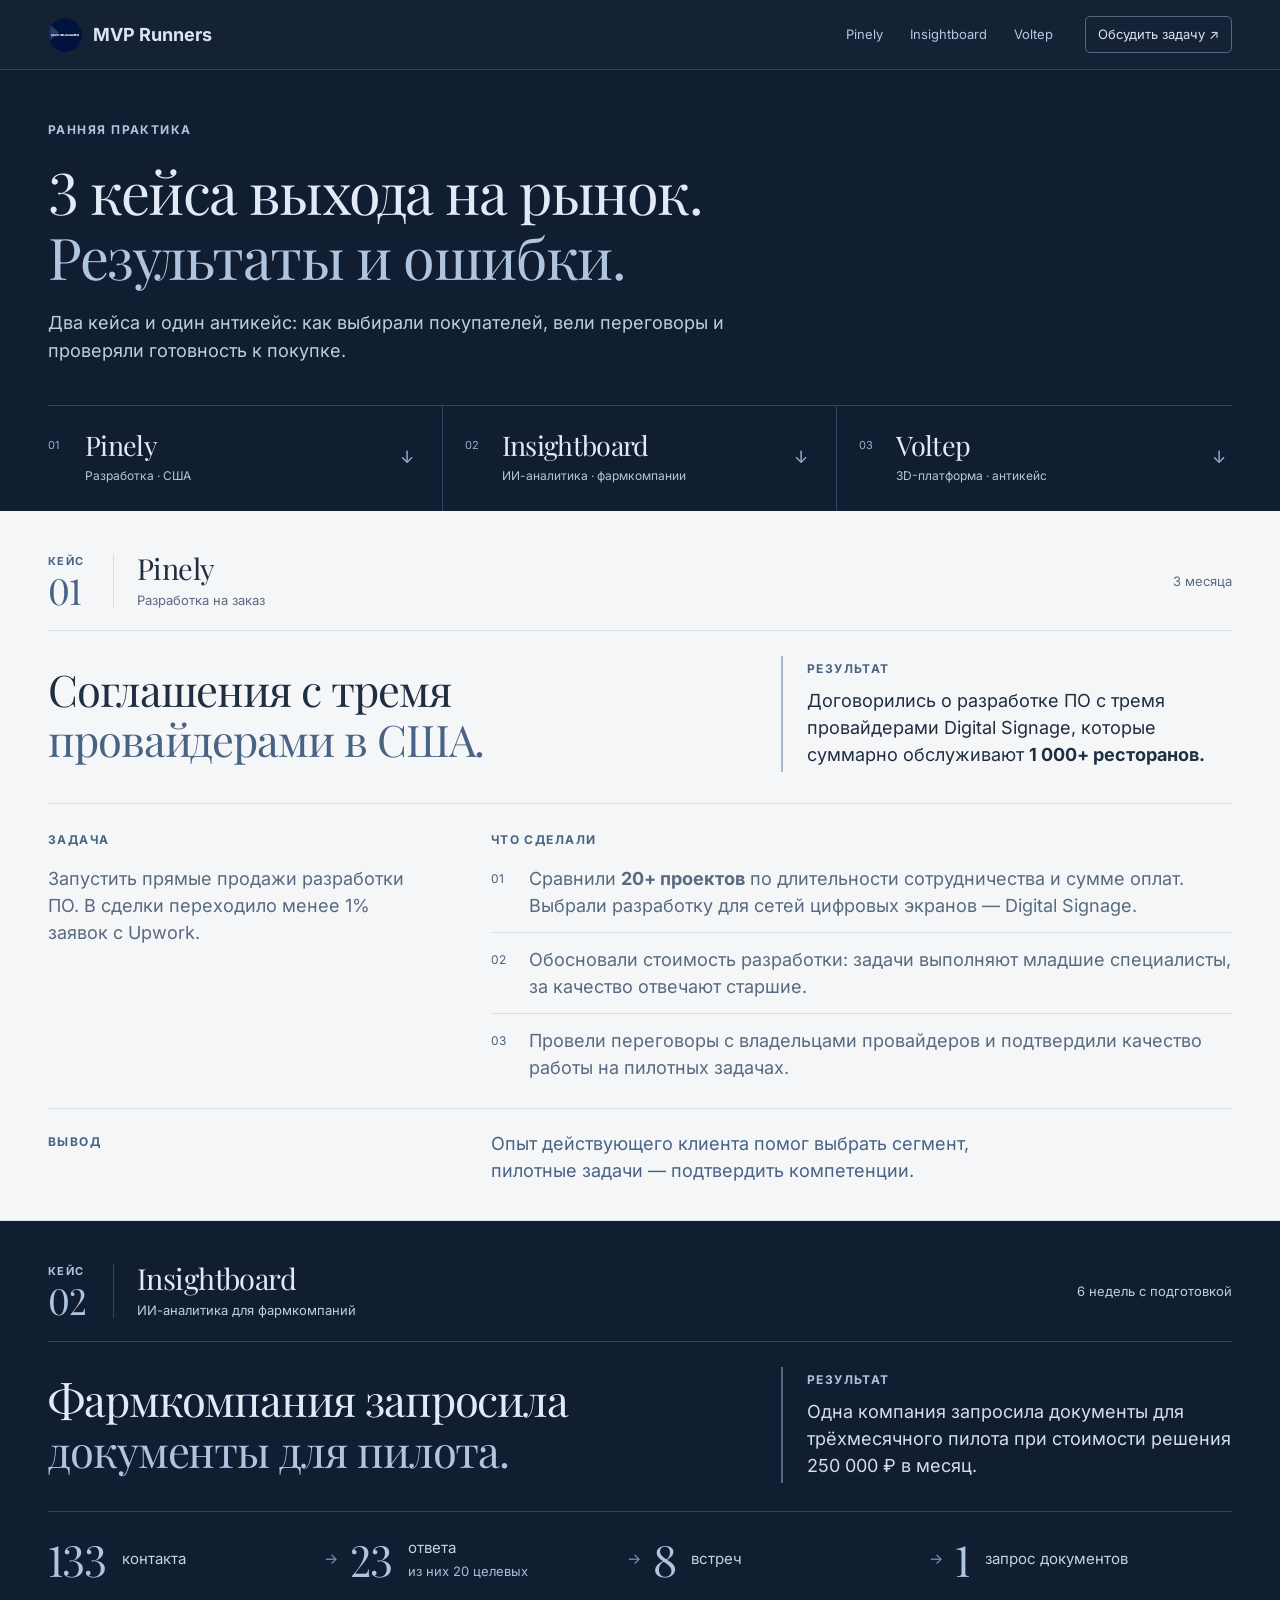
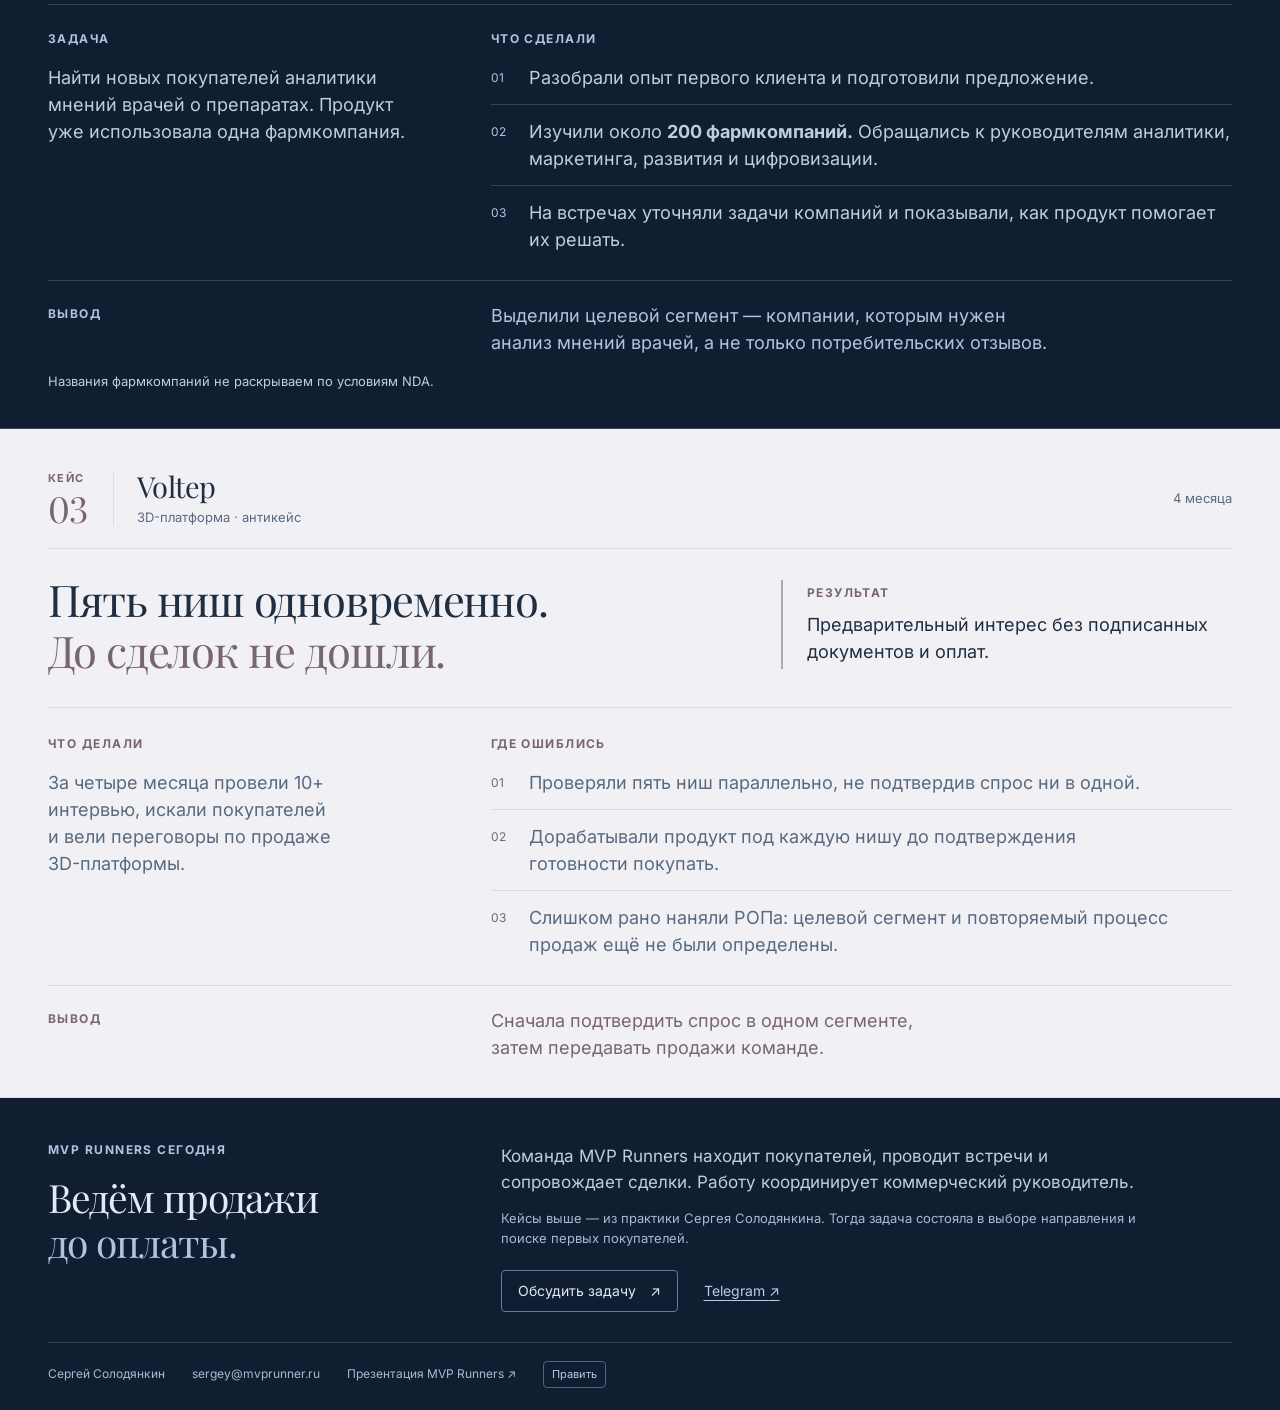
==== commit d7641614: "Add files via upload" ====
--- a/cases.html
+++ b/cases.html
@@ -1,4 +1,11 @@
-<!doctype html><html lang="ru"><head><meta charset="utf-8"><meta name="viewport" content="width=device-width,initial-scale=1"><title>MVP Runners — кейсы выхода на рынок</title><meta name="description" content="Pinely, Insightboard и Voltep: выбор сегмента, выход к покупателям и фактические результаты раннего бизнес-девелопмента."><style>
+<!doctype html>
+<html lang="ru">
+<head>
+<meta charset="utf-8">
+<meta name="viewport" content="width=device-width,initial-scale=1">
+<meta name="description" content="Три кейса выхода на B2B-рынок: Pinely, Insightboard и Voltep. Задача, действия и фактический результат каждого проекта.">
+<title>MVP Runners — кейсы выхода на рынок</title>
+<style>
 @font-face {
   font-family: 'Inter';
   font-style: normal;
@@ -18,31 +25,286 @@
   font-display: swap;
   src: url([data-uri]) format('truetype');
 }
-:root{--navy:#101e33;--ink:#1b2a40;--muted:#5c687c;--blue:#aac9ff;--accent:#3559a3;--paper:#f4f6f8;--line:#dbe1e9;--serif:'Playfair Display',Georgia,serif;--sans:Inter,Arial,sans-serif}*{box-sizing:border-box}html{scroll-behavior:smooth;scroll-padding-top:90px}body{margin:0;background:var(--paper);color:var(--ink);font:16px/1.65 var(--sans)}a{color:inherit}.wrap{max-width:1200px;width:calc(100% - 96px);margin:auto}header{position:sticky;top:0;z-index:5;background:#101e33f5;color:#d8e3f6;border-bottom:1px solid #ffffff20;backdrop-filter:blur(14px)}nav{min-height:80px;display:flex;align-items:center;justify-content:space-between;gap:24px}.brand{font-weight:700;font-size:20px;text-decoration:none;display:flex;align-items:center;gap:12px}.brand img{width:40px;height:40px}nav .links{display:flex;gap:28px;font-size:14px}nav a{text-decoration:none}nav a:hover{color:white}.hero{background:radial-gradient(ellipse at 90% 0,#283d62,transparent 65%),var(--navy);color:white;padding:90px 0 65px}.eyebrow{text-transform:uppercase;letter-spacing:.15em;font-size:11px;font-weight:600;color:var(--accent);margin:0 0 22px}.hero .eyebrow,.dark .eyebrow{color:var(--blue)}h1,h2,h3,p{margin:0}h1,h2,h3{font-family:var(--serif);font-weight:400;line-height:1.13;letter-spacing:-.025em}h1{font-size:clamp(46px,6vw,78px);max-width:1000px}h2{font-size:clamp(35px,4.4vw,58px)}h3{font-size:28px}.accent{color:var(--accent)}.hero .accent,.dark .accent{color:var(--blue)}.lead{font-size:19px;max-width:840px;margin-top:28px;line-height:1.65}.hero .lead{color:#cbd7e9}.intro-note{border-left:2px solid #aac9ff70;margin-top:40px;padding-left:22px;max-width:900px;color:#b5c4da;font-size:14px}.index{display:grid;grid-template-columns:repeat(3,1fr);gap:22px;padding-top:46px;margin-top:50px;border-top:1px solid #ffffff25}.index a{text-decoration:none;border-radius:14px;padding:26px;background:linear-gradient(130deg,#28365b,#17253c);display:flex;flex-direction:column;align-items:flex-start}.index a:nth-child(2){background:linear-gradient(130deg,#254858,#182b40)}.index a:nth-child(3){background:linear-gradient(130deg,#41384b,#24233f)}.index h3{font-size:31px;margin-bottom:14px}.index p{font-size:15px;color:#cbd7e9;flex:1}.index span{font-size:13px;color:var(--blue);margin-top:22px}.case{padding:90px 0 0}.case-header{padding-bottom:52px}.case-title{max-width:1030px}.case-meta{margin:22px 0 0;color:var(--muted);font-size:14px}.metrics{display:grid;grid-template-columns:repeat(3,minmax(0,1fr));gap:32px;margin-top:42px;padding-top:30px;border-top:1px solid var(--line)}.metric b{display:block;font-family:var(--serif);font-weight:400;font-size:50px;line-height:1.2;color:var(--accent)}.metric span{font-size:14px;display:block;margin-top:10px;max-width:280px}.chapter{display:grid;grid-template-columns:210px minmax(0,1fr);gap:56px;padding:48px 0;border-top:1px solid var(--line)}.chapter .eyebrow{margin:6px 0}.chapter h3{font-size:32px;max-width:780px;margin-bottom:20px}.chapter p{max-width:850px;color:#4d5f75}.chapter p+p{margin-top:18px}.facts{display:grid;grid-template-columns:1fr 1fr;gap:24px;margin-top:26px}.fact{border-left:2px solid #b6c8e7;padding-left:20px}.fact b{display:block;color:var(--ink);margin-bottom:7px}.work{padding:58px 0;background:var(--navy);color:#e4edfc}.work h3{font-size:36px;max-width:780px;margin-bottom:28px}.work .chapter{border:0;padding:0}.steps{list-style:none;padding:0;margin:0;counter-reset:step}.steps li{counter-increment:step;display:grid;grid-template-columns:40px 1fr;gap:18px;padding:24px 0;border-top:1px solid #ffffff20}.steps li:before{content:counter(step,decimal-leading-zero);color:var(--blue);font-size:13px;padding-top:4px}.steps h4{font-size:18px;line-height:1.4;font-weight:600;margin:0 0 9px;color:white}.steps p{color:#c0cee2}.insight{background:#e8eef8;padding:28px 30px;border-left:3px solid var(--accent);margin:24px 0 0}.insight strong{display:block;margin-bottom:8px;color:var(--accent)}.result{padding:48px 0 65px}.result .chapter{padding-bottom:0}.result h3{font-size:35px}.status{margin-top:24px;color:var(--muted);font-size:14px}.divider{height:1px;background:var(--line)}table{border-collapse:collapse;width:100%;margin-top:25px;text-align:left;font-size:15px}th,td{padding:14px 12px;border-bottom:1px solid var(--line);vertical-align:top}th{color:var(--muted);font-weight:500}td:nth-child(2){font-weight:600;color:var(--accent);white-space:nowrap}.anti .case-header{background:#eceaf1;padding:60px 0 48px}.anti{padding-top:0}.anti .metric b{color:#765044}.anti .work{background:#252436}.anti .lesson{background:#efedf4;border-color:#826f98}.lesson-grid{display:grid;grid-template-columns:repeat(3,1fr);gap:26px;margin-top:30px}.lesson-grid h4{font-size:17px;line-height:1.45;margin:0 0 12px}.lesson-grid p{font-size:15px}.future{margin-top:25px;padding:23px 26px;background:#eeedf3}.future b{display:block;margin-bottom:8px}.closing{background:var(--navy);color:#e4edfc;padding:75px 0}.closing h2{max-width:900px}.closing .lead{color:#c0cee2}.closing-grid{display:grid;grid-template-columns:1fr 1fr;gap:45px;margin-top:40px}.closing-grid h3{font-size:28px;color:var(--blue);margin-bottom:16px}.closing-grid p{color:#c0cee2}.contact{margin-top:48px;padding-top:30px;border-top:1px solid #ffffff25;display:flex;justify-content:space-between;align-items:center;gap:24px}.contact strong{display:block;color:white}.contact small{color:#b3c1d8}.contact a{color:var(--blue);text-underline-offset:4px}footer{padding:24px 0;color:var(--muted);font-size:12px}footer .wrap{display:flex;justify-content:space-between;gap:24px}.label{display:inline-block;color:#765044;font-size:12px;font-weight:600;text-transform:uppercase;letter-spacing:.12em;margin-bottom:20px}@media(max-width:900px){.wrap{width:calc(100% - 48px)}.chapter{grid-template-columns:150px 1fr;gap:30px}.index{gap:12px}.index a{padding:22px}.lesson-grid{grid-template-columns:1fr}.metrics{gap:22px}.metric b{font-size:42px}}@media(max-width:640px){html{scroll-padding-top:116px}.wrap{width:calc(100% - 36px)}nav{align-items:flex-start;flex-direction:column;gap:10px;padding:14px 0}nav .links{gap:24px;font-size:13px}.brand{font-size:17px}.brand img{width:28px;height:28px}.hero{padding:55px 0 40px}h1{font-size:43px}.lead{font-size:17px}.index{grid-template-columns:1fr;margin-top:35px;padding-top:28px}.index a{padding:24px}.index h3{font-size:28px}.index span{margin-top:14px}.case{padding-top:55px}.chapter{grid-template-columns:1fr;gap:14px;padding:34px 0}.chapter h3{font-size:29px}.metrics{grid-template-columns:1fr;gap:20px}.metric{display:grid;grid-template-columns:100px 1fr;gap:12px;align-items:center}.metric b{font-size:37px}.metric span{margin:0}.work{padding:38px 0}.work h3{font-size:30px}.steps li{gap:10px;grid-template-columns:28px 1fr}.facts{grid-template-columns:1fr}.insight{padding:22px}.case-header{padding-bottom:35px}.result{padding:0 0 45px}.anti{padding-top:0}.anti .case-header{padding:45px 0 35px}.closing{padding:50px 0}.closing-grid{grid-template-columns:1fr;gap:30px}.contact{align-items:flex-start;flex-direction:column}table{font-size:13px}th,td{padding:12px 6px}footer .wrap{flex-direction:column;gap:5px}}@media(prefers-reduced-motion:reduce){html{scroll-behavior:auto}}@media print{header{position:static}.wrap{width:90%}.case,.work,.closing{break-inside:avoid}a{text-decoration:none}}
-
-.print-only{display:none}
-@page{size:A4 portrait;margin:0}
-@media print{
-html,body{margin:0!important;padding:0!important;width:210mm!important;background:#f4f6f8!important;print-color-adjust:exact!important;-webkit-print-color-adjust:exact!important}
-body>header,body>main,body>footer{display:none!important}.print-only{display:block!important}.print-page{position:relative;width:210mm;height:297mm;padding:14mm 14mm 18mm;box-sizing:border-box;break-after:page;page-break-after:always;background:#f4f6f8;color:#1b2a40;font-size:9.5pt;line-height:1.42}.print-page:last-child{break-after:auto;page-break-after:auto}.print-page-content{width:100%}.print-page .wrap{width:100%;max-width:none;margin:0}.print-page section,.print-page article,.print-page div{break-inside:auto}.print-page h1{font-size:32pt;line-height:1.12;margin:0}.print-page h2{font-size:24pt;line-height:1.12;margin:0}.print-page h3{font-size:15pt;line-height:1.2;margin:0 0 9px}.print-page h4{font:600 10pt/1.3 Inter,Arial,sans-serif;margin:0 0 5px}.print-page p{font-size:9.5pt;line-height:1.42;max-width:none;color:#4d5f75}.print-page p+p{margin-top:8px}.print-page .eyebrow{font-size:7pt;letter-spacing:.1em;margin:0 0 12px}.print-page .lead{font-size:10pt;line-height:1.45;margin-top:16px}.print-page .case-header{padding:0 0 10px;background:transparent}.print-page .case-meta{font-size:8pt;margin-top:10px}.print-page .metrics{grid-template-columns:repeat(3,minmax(0,1fr));gap:18px;margin-top:20px;padding-top:16px}.print-page .metric{display:block}.print-page .metric b{font-size:27pt;line-height:1.1}.print-page .metric span{font-size:8pt;line-height:1.4;margin-top:7px}.print-page .chapter{display:block;padding:20px 0 0;border:0;margin-top:16px;border-top:1px solid #dbe1e9}.print-page .chapter>.eyebrow{margin-bottom:9px}.print-page .facts{gap:15px;margin-top:15px}.print-page .fact{padding-left:12px}.print-page .fact b,.print-page .fact p{font-size:9pt}.print-page .work,.print-page .result{padding:0;background:transparent;color:#1b2a40}.print-page .work .chapter{padding:0;margin:0;border:0}.print-page .work .eyebrow{color:#3559a3}.print-page .work h3{font-size:17pt;margin-bottom:14px}.print-page .steps li{padding:10px 0;grid-template-columns:25px 1fr;gap:10px;border-color:#dbe1e9}.print-page .steps li:before{font-size:8pt;color:#3559a3}.print-page .steps h4{color:#1b2a40}.print-page .steps p{color:#4d5f75}.print-page .result .chapter{padding-top:16px;margin-top:12px}.print-page .result h3{font-size:17pt}.print-page .insight{padding:12px 15px;margin-top:14px}.print-page .insight strong{font-size:9pt;margin-bottom:5px}.print-page .insight p{font-size:9pt}.print-page table{font-size:8.5pt;margin-top:13px}.print-page th,.print-page td{padding:8px 7px;font-size:8.5pt}.print-page .label{font-size:7pt;margin-bottom:12px}.print-page .lesson-grid{grid-template-columns:repeat(3,1fr);gap:13px;margin-top:16px}.print-page .lesson-grid h4{font-size:9pt}.print-page .lesson-grid p{font-size:8.5pt}.print-page .future{padding:12px 15px;margin-top:15px}.print-page .future p,.print-page .future b{font-size:8.5pt}.print-footer{position:absolute;left:14mm;right:14mm;bottom:9mm;display:flex;justify-content:space-between;gap:20px;font-size:7pt;color:#6c7b92;border-top:1px solid #dbe1e9;padding-top:7px}.print-page .contact{margin-top:25px;padding-top:20px}.p-cover,.p-closing{background:#101e33;color:#e4edfc}.p-cover{background:radial-gradient(ellipse at 90% 0,#283d62,transparent 65%),#101e33}.p-cover>.print-page-content{padding-top:14mm}.p-cover .eyebrow,.p-closing .eyebrow{color:#aac9ff}.p-cover .accent,.p-closing .accent{color:#aac9ff}.p-cover .lead,.p-closing p{color:#c0cee2}.p-cover .intro-note{color:#b5c4da;font-size:9pt;line-height:1.5;margin-top:28px;padding-left:14px}.p-cover .index{grid-template-columns:repeat(3,1fr);gap:12px;margin-top:32px;padding-top:25px}.p-cover .index a{padding:17px 15px;border-radius:10px}.p-cover .index h3{font-size:17pt;margin-bottom:12px}.p-cover .index p{font-size:8.5pt;color:#cbd7e9}.p-cover .index span{font-size:7.5pt;margin-top:18px}.p-cover .print-footer,.p-closing .print-footer{color:#9fb1cc;border-color:#ffffff25}.p-closing .closing{background:transparent;padding:22mm 0 0}.p-closing h2{font-size:28pt}.p-closing .closing-grid{grid-template-columns:1fr;gap:32px;margin-top:38px}.p-closing .closing-grid h3{font-size:18pt;color:#aac9ff}.p-closing .closing-grid p{font-size:11pt;line-height:1.55}.p-closing .contact{align-items:flex-start;flex-direction:column;gap:22px;margin-top:40px}.p-closing .contact small{font-size:9pt}.p-closing .contact a{font-size:11pt}
-}
-</style></head><body><header><div class="wrap"><nav aria-label="Кейсы"><a class="brand" href="#top"><img src="[data-uri]" alt=""><span>MVP Runners</span></a><div class="links"><a href="#pinely">Pinely</a><a href="#insightboard">Insightboard</a><a href="#voltep">Voltep</a></div></nav></div></header><main id="top">
-<section class="hero"><div class="wrap"><p class="eyebrow">Из практики Сергея Солодянкина</p><h1>Как выходили на рынок.<br><span class="accent">Что получили и чему научились.</span></h1><p class="lead">Два кейса и один антикейс: как находили покупателей, формировали предложение и вели первые переговоры. Где удалось продвинуться к покупке, а где интерес так и не стал продажами.</p><p class="intro-note">Эти истории относятся к раннему бизнес-девелопменту: найти направление, привлечь первых покупателей и передать дальнейшую работу заказчику. Сегодня MVP Runners ведёт полную воронку на ежемесячной основе. Опыт ниже стал основой этого подхода.</p><div class="index"><a href="#pinely"><h3>Pinely</h3><p>Выбрали Digital Signage в США и дошли до соглашений с тремя провайдерами.</p><span>Аутсорс-разработка · 3 месяца ↓</span></a><a href="#insightboard"><h3>Insightboard</h3><p>Вывели ИИ-продукт к фармпроизводителям. Одна компания начала закупку пилота.</p><span>ИИ-аналитика · 6 недель ↓</span></a><a href="#voltep"><h3>Voltep / антикейс</h3><p>Адаптировали платформу под разные ниши. Получили интерес, но не оплаты.</p><span>3D-платформа · 4 месяца ↓</span></a></div></div></section>
-<article class="case" id="pinely"><div class="wrap case-header"><p class="eyebrow">01 / Pinely · Аутсорс-разработка</p><h2 class="case-title">Нашли похожих на лучшего клиента.<br><span class="accent">Вышли к Digital Signage-провайдерам в США.</span></h2><p class="lead">Среди более 20 реализованных проектов выделили сотрудничество, которое дольше всего продолжалось и приносило больше всего оплат. Разобрали, почему провайдер выбирал эту команду, и построили на этом выход к похожим компаниям.</p><p class="case-meta">Международный рынок · Email, LinkedIn и звонки · 3 месяца</p><div class="metrics"><div class="metric"><b>20+</b><span>реализованных проектов изучили перед выбором сегмента</span></div><div class="metric"><b>3</b><span>провайдера, с которыми дошли до соглашений на работу с новыми сетями</span></div><div class="metric"><b>1 000+</b><span>ресторанов обслуживали эти провайдеры совокупно</span></div></div></div>
-<div class="wrap"><section class="chapter"><p class="eyebrow">Почему</p><div><h3>Upwork приносил заявки.<br>Кого искать самостоятельно — было неясно.</h3><p>Все лиды приходили через Upwork. Среди них было много нецелевых заявок, конверсия в продажу составляла менее 1%, а чеки начинались от $500. Агентство конкурировало с фрилансерами и крупными разработчиками без чёткого фокуса на одном сегменте.</p><p>У команды было более 20 идей для развития. Продавцов не было, CEO занимался операционной работой. Требовалось выбрать направление, в котором опыт команды даст основание для прямых продаж.</p></div></section><section class="chapter"><p class="eyebrow">Кому</p><div><h3>Провайдерам, которым не хватало своей команды для новых точек</h3><p>Самый длительный и крупный по оплатам клиент оказался Digital Signage-провайдером, тоже пришедшим через Upwork. Его штатным специалистам не хватало ресурсов для обслуживания растущего числа точек.</p><p>Передавая разработку внешней команде с опытом в Digital Signage, провайдер освобождал внутренние ресурсы для привлечения новых точек. С этим сценарием вышли к владельцам похожих компаний в США.</p></div></section></div>
-<section class="work dark"><div class="wrap chapter"><p class="eyebrow">Как вышли на рынок</p><div><h3>Опыт действующего клиента превратили в предложение для похожих компаний</h3><ol class="steps"><li><div><h4>Разобрали проекты и экономику сотрудничества</h4><p>Сравнили лояльность клиентов и маржинальность проектов. Вместо перебора всех направлений сосредоточились на сегменте, в котором уже был длительный опыт работы.</p></div></li><li><div><h4>Распаковали устройство команды</h4><p>На продуктовом интервью выяснили: опытные сеньоры нанимали способных джуниоров и обучали их на проектах. Сеньор руководил разработкой и отвечал за качество, а такая организация работы позволяла снижать стоимость.</p></div></li><li><div><h4>Связали цену с ответственностью за результат</h4><p>Сформировали предложение: передать разработку команде с опытом в Digital Signage, платить меньше и сохранять контроль качества со стороны сеньора. Подготовили материалы и Sales Playbook.</p></div></li><li><div><h4>Вышли напрямую к владельцам провайдеров</h4><p>Искали контакты компаний в США. Писали по email и в LinkedIn, звонили по телефонам. На встречах разбирали потребность в разработке и возможности сотрудничества.</p></div></li><li><div><h4>Подтвердили компетенции в пилотах</h4><p>Ответы и встречи показали спрос, но также высокую конкуренцию. Следующим шагом стали пилотные задачи: команда выполнила их и удовлетворила ожидания потенциальных заказчиков.</p></div></li></ol></div></div></section>
-<section class="result"><div class="wrap"><div class="chapter"><p class="eyebrow">Что получили</p><div><h3>Три провайдера и конкретные договорённости о дальнейшей работе</h3><p>Дошли до соглашений на работу с новыми сетями через трёх Digital Signage-провайдеров. Совокупно эти провайдеры обслуживали более 1 000 ресторанов в США. Выбрали сегмент и подготовили порядок дальнейшего выхода к похожим компаниям.</p><div class="insight"><strong>Что помогло продвинуть продажи</strong><p>Повторили понятный сценарий сотрудничества с действующим клиентом: провайдеру нужны ресурсы для расширения, у команды есть опыт и подходящая организация разработки. Пилоты помогли показать качество работы.</p></div></div></div></div></section></article>
-<div class="divider"></div><article class="case" id="insightboard"><div class="wrap case-header"><p class="eyebrow">02 / Insightboard · ИИ-аналитика для фармы</p><h2 class="case-title">За 6 недель дошли<br><span class="accent">до закупочной процедуры в фармкомпании.</span></h2><p class="lead">Разобрали опыт первого клиента и вышли к другим производителям. На встречах отделили тех, кому нужны отзывы покупателей, от компаний, которым важно профессиональное мнение о препаратах.</p><p class="case-meta">Enterprise · Российский рынок фармкомпаний · 6 недель вместе с подготовкой и outreach</p><div class="metrics"><div class="metric"><b>133</b><span>валидных email-контакта для прямых обращений</span></div><div class="metric"><b>8</b><span>проведённых встреч с потенциальными покупателями</span></div><div class="metric"><b>1</b><span>компания запросила документы для начала закупки пилота</span></div></div></div>
-<div class="wrap"><section class="chapter"><p class="eyebrow">Почему</p><div><h3>Продукт использовал один производитель.<br>Следующих покупателей ещё предстояло найти.</h3><p>MVP разработали по запросу представителя технического директора фармкомпании. Производитель тестировал решение около года. Продаж другим компаниям не было, готовых материалов для выхода на рынок тоже.</p><p>Нужно было понять, какую ценность получает первый клиент, кому ещё она нужна и как превратить опыт использования в предметное предложение. Названия действующего и потенциального заказчиков защищены NDA.</p></div></section><section class="chapter"><p class="eyebrow">Кому</p><div><h3>Компаниям, которым важно мнение медицинских специалистов</h3><p>Аналитики и маркетологи изучали выступления специалистов о молекулах и препаратах до и после запуска. Им приходилось посещать или вручную просматривать конференции, вебинары и симпозиумы.</p><p>Insightboard анализировал видеозаписи, распознавал сложную медицинскую терминологию и выделял позитивные, негативные и нейтральные оценки. Это помогало отслеживать профессиональную реакцию на препарат.</p><div class="facts"><div class="fact"><b>Пользователи</b><p>Аналитики, маркетологи и другие участники работы с данными о препаратах.</p></div><div class="fact"><b>Участники переговоров</b><p>Руководители аналитики, маркетинга, развития и цифровизации. Состав зависел от компании.</p></div></div></div></section></div>
-<section class="work dark"><div class="wrap chapter"><p class="eyebrow">Как вышли на рынок</p><div><h3>Использовали опыт первого клиента и уточняли предложение на встречах</h3><ol class="steps"><li><div><h4>Восстановили задачу действующего клиента</h4><p>На интервью выяснили, как он собирал и анализировал информацию до внедрения, как начал пользоваться продуктом и какую пользу получал. Разложили его опыт на ситуации и вопросы для следующих переговоров.</p></div></li><li><div><h4>Подготовили выход на узкий Enterprise-рынок</h4><p>Рассмотрели около 200 крупных фармкомпаний. Собрали контакты нужных ролей, подготовили предложение, материалы и Sales Playbook для email-outreach.</p></div></li><li><div><h4>Глубоко прорабатывали каждого покупателя</h4><p>Персонализировали обращения. На встречах проводили интервью о задачах и текущем способе работы, затем переходили к демонстрации решения применительно к ситуации собеседника.</p></div></li><li><div><h4>Убрали из ICP тех, кому достаточно потребительских отзывов</h4><p>Первые разговоры выявили границу: мониторинг отзывов покупателей решал другую задачу. Продолжили работу с компаниями, которым важно мнение врачей и профессионального сообщества.</p></div></li><li><div><h4>Продвинули обсуждение к пилотной закупке</h4><p>Одна компания запросила документы для начала закупочной процедуры трёхмесячного пилота. Стоимость решения составляла 250 000 ₽ в месяц.</p></div></li></ol></div></div></section>
-<section class="result"><div class="wrap"><div class="chapter"><p class="eyebrow">Что получили</p><div><h3>Воронку, более точный ICP и начало закупки пилота</h3><table><thead><tr><th scope="col">Этап</th><th scope="col">Количество</th><th scope="col">Что зафиксировано</th></tr></thead><tbody><tr><td>Валидные email-контакты</td><td>133</td><td>Контакты для прямого выхода к участникам покупки</td></tr><tr><td>Все ответы</td><td>23</td><td>Включая отказы</td></tr><tr><td>Целевые ответы</td><td>20</td><td>Готовность к встрече или предметное обсуждение в переписке</td></tr><tr><td>Встречи</td><td>8</td><td>Фактически проведены</td></tr><tr><td>Начало закупочной процедуры</td><td>1</td><td>Запрос документов для трёхмесячного пилота</td></tr></tbody></table><div class="insight"><strong>Что помогло продвинуть продажи</strong><p>Поняли, зачем продукт уже используют, и уточнили сегмент в переговорах. Показывали решение через задачу изучения экспертного мнения, которая отличалась от массового мониторинга отзывов.</p></div></div></div></div></section></article>
-<article class="case anti" id="voltep"><div class="case-header"><div class="wrap"><span class="label">03 / Voltep · Антикейс</span><h2 class="case-title">Четыре месяца поиска.<br><span class="accent">Интерес был. Оплат не было.</span></h2><p class="lead">Адаптировали 3D-платформу под несколько сегментов, параллельно искали покупателей и помогли нанять РОП. Предварительный интерес так и не превратился в подтверждённые продажи.</p><p class="case-meta">3D-пространства · Поиск применения платформе · 4 месяца</p><div class="metrics"><div class="metric"><b>10+</b><span>интервью, параллельно с попытками продаж</span></div><div class="metric"><b>4 месяца</b><span>на поиск сегмента и адаптацию предложения</span></div><div class="metric"><b>0</b><span>подписанных документов и оплат по найденному направлению</span></div></div></div></div>
-<div class="wrap"><section class="chapter"><p class="eyebrow">Почему</p><div><h3>Ожидали быстро найти нишу и передать продажи в команду</h3><p>Платформа позволяла создавать 3D-миры, мероприятия и цифровые пространства. Но готового решения под конкретную бизнес-задачу не было. За предыдущий год два менеджера не принесли сделок; продажи проходили через связи основателя.</p><p>Задачей раннего бизнес-девелопмента было найти сегмент и первых покупателей. На практике выбор нового сегмента каждый раз требовал одновременно разрабатывать и продавать новый вариант продукта.</p></div></section><section class="chapter"><p class="eyebrow">Кому пытались продавать</p><div><h3>Слишком много вариантов применения</h3><p>Рассматривали мероприятия, 3D-шоурумы, онлайн-сообщества, стартап-хабы и обучение. Вместе с командой разработки адаптировали платформу под разные сценарии, проводили интервью и выходили на рынок.</p><p>В мероприятиях привычные трансляции, Zoom и записи уже закрывали основные потребности. Недоступность очного участия сама по себе не создавала достаточно сильной причины переходить в 3D.</p></div></section></div>
-<section class="work dark"><div class="wrap chapter"><p class="eyebrow">Как развивалась работа</p><div><h3>Одновременно искали рынок, меняли продукт и готовили передачу продаж</h3><ol class="steps"><li><div><h4>Расширяли число сценариев</h4><p>Переходили между нишами и дорабатывали продукт под каждую. Работа над рыночными гипотезами переплеталась с продуктовым управлением и разработкой.</p></div></li><li><div><h4>Получили предварительный интерес сообществ</h4><p>Среди разных направлений появились устные договорённости о готовности использовать решение для онлайн-коммуникации. До подписанных документов и оплат дело не дошло.</p></div></li><li><div><h4>Поспешили с наймом руководителя продаж</h4><p>Помогли нанять и ввести РОП в работу до появления повторяемого сценария продажи. Направление ещё предстояло доказать, а передавать готовую схему было рано.</p></div></li></ol></div></div></section>
-<section class="result"><div class="wrap"><div class="chapter"><p class="eyebrow">Что получили</p><div><h3>Слабый сигнал интереса.<br>Рабочее направление продаж не подтвердили.</h3><p>Результатом стали предварительные устные договорённости. В этой работе не удалось доказать, что выбранный сегмент готов покупать решение.</p><div class="insight lesson"><strong>Мой вывод после этой работы</strong><p>Мы потратили слишком много времени на адаптацию платформы под разные ниши. Смешали поиск применения продукта и запуск продаж, а к найму РОП перешли до подтверждения коммерческого сценария.</p></div><div class="lesson-grid"><div><h4>Сначала причина менять привычное решение</h4><p>Новизны 3D недостаточно. Требуется задача, ради которой покупатель готов отказаться от привычного способа работы.</p></div><div><h4>Интерес и покупка — разные стадии</h4><p>Устные договорённости нужно продвигать к конкретным коммерческим действиям, документам и оплатам.</p></div><div><h4>Передача работы требует готового основания</h4><p>РОП не получил подтверждённую схему продаж. Сам по себе найм не завершил поиск рынка.</p></div></div><div class="future"><b>Гипотеза, которую тогда не проверили</b><p>Возможно, платформу стоило предлагать крупным компаниям как конструктор для собственных решений и развивать партнёрства с руководителями развития или цифровизации. Этот вариант остался выводом после работы, а не подтверждённой альтернативой.</p></div></div></div></div></section></article>
-<section class="closing dark"><div class="wrap"><p class="eyebrow">Как этот опыт связан с MVP Runners</p><h2>Раньше — первый выход на рынок.<br><span class="accent">Сегодня — полная работа с воронкой.</span></h2><div class="closing-grid"><div><h3>В этих кейсах</h3><p>Задачей было найти направление, привлечь первых покупателей и передать дальнейшую работу заказчику. Это опыт раннего бизнес-девелопмента Сергея Солодянкина.</p></div><div><h3>В нынешнем формате</h3><p>Выступаем внешней мобильной командой: коммерческий руководитель, SDR и BizDev. Работаем ежемесячно, ведём сделки до оплаты и уточняем Go-to-market по результатам переговоров.</p></div></div><div class="contact"><div><strong>Сергей Солодянкин</strong><small>Коммерческий руководитель проектов в MVP Runners</small></div><div class="final-contacts"><a href="https://t.me/SergeySolodyankin" target="_blank" rel="noopener">Обсудить ваше направление ↗</a><br><a href="mailto:sergey@mvprunner.ru">sergey@mvprunner.ru</a></div></div></div></section></main><footer><div class="wrap"><span>MVP Runners · Кейсы выхода на рынок</span><span>Сергей Солодянкин · Практика выхода на рынок</span></div></footer><div class="print-only"><section class="print-page p-cover"><div class="print-page-content"><div class="wrap"><p class="eyebrow">Из практики Сергея Солодянкина</p><h1>Как выходили на рынок.<br><span class="accent">Что получили и чему научились.</span></h1><p class="lead">Два кейса и один антикейс: как находили покупателей, формировали предложение и вели первые переговоры. Где удалось продвинуться к покупке, а где интерес так и не стал продажами.</p><p class="intro-note">Эти истории относятся к раннему бизнес-девелопменту: найти направление, привлечь первых покупателей и передать дальнейшую работу заказчику. Сегодня MVP Runners ведёт полную воронку на ежемесячной основе. Опыт ниже стал основой этого подхода.</p><div class="index"><a href="#pinely"><h3>Pinely</h3><p>Выбрали Digital Signage в США и дошли до соглашений с тремя провайдерами.</p><span>Аутсорс-разработка · 3 месяца ↓</span></a><a href="#insightboard"><h3>Insightboard</h3><p>Вывели ИИ-продукт к фармпроизводителям. Одна компания начала закупку пилота.</p><span>ИИ-аналитика · 6 недель ↓</span></a><a href="#voltep"><h3>Voltep / антикейс</h3><p>Адаптировали платформу под разные ниши. Получили интерес, но не оплаты.</p><span>3D-платформа · 4 месяца ↓</span></a></div></div></div><div class="print-footer"><span>MVP Runners · Кейсы выхода на рынок</span><span>1 / 8</span></div></section><section class="print-page p-case p-pinely"><div class="print-page-content"><div class="wrap case-header"><p class="eyebrow">01 / Pinely · Аутсорс-разработка</p><h2 class="case-title">Нашли похожих на лучшего клиента.<br><span class="accent">Вышли к Digital Signage-провайдерам в США.</span></h2><p class="lead">Среди более 20 реализованных проектов выделили сотрудничество, которое дольше всего продолжалось и приносило больше всего оплат. Разобрали, почему провайдер выбирал эту команду, и построили на этом выход к похожим компаниям.</p><p class="case-meta">Международный рынок · Email, LinkedIn и звонки · 3 месяца</p><div class="metrics"><div class="metric"><b>20+</b><span>реализованных проектов изучили перед выбором сегмента</span></div><div class="metric"><b>3</b><span>провайдера, с которыми дошли до соглашений на работу с новыми сетями</span></div><div class="metric"><b>1 000+</b><span>ресторанов обслуживали эти провайдеры совокупно</span></div></div></div>
-<section class="chapter"><p class="eyebrow">Почему</p><div><h3>Upwork приносил заявки.<br>Кого искать самостоятельно — было неясно.</h3><p>Все лиды приходили через Upwork. Среди них было много нецелевых заявок, конверсия в продажу составляла менее 1%, а чеки начинались от $500. Агентство конкурировало с фрилансерами и крупными разработчиками без чёткого фокуса на одном сегменте.</p><p>У команды было более 20 идей для развития. Продавцов не было, CEO занимался операционной работой. Требовалось выбрать направление, в котором опыт команды даст основание для прямых продаж.</p></div></section><section class="chapter"><p class="eyebrow">Кому</p><div><h3>Провайдерам, которым не хватало своей команды для новых точек</h3><p>Самый длительный и крупный по оплатам клиент оказался Digital Signage-провайдером, тоже пришедшим через Upwork. Его штатным специалистам не хватало ресурсов для обслуживания растущего числа точек.</p><p>Передавая разработку внешней команде с опытом в Digital Signage, провайдер освобождал внутренние ресурсы для привлечения новых точек. С этим сценарием вышли к владельцам похожих компаний в США.</p></div></section></div><div class="print-footer"><span>MVP Runners · Кейсы выхода на рынок</span><span>2 / 8</span></div></section><section class="print-page p-detail p-pinely"><div class="print-page-content"><section class="work dark"><div class="wrap chapter"><p class="eyebrow">Как вышли на рынок</p><div><h3>Опыт действующего клиента превратили в предложение для похожих компаний</h3><ol class="steps"><li><div><h4>Разобрали проекты и экономику сотрудничества</h4><p>Сравнили лояльность клиентов и маржинальность проектов. Вместо перебора всех направлений сосредоточились на сегменте, в котором уже был длительный опыт работы.</p></div></li><li><div><h4>Распаковали устройство команды</h4><p>На продуктовом интервью выяснили: опытные сеньоры нанимали способных джуниоров и обучали их на проектах. Сеньор руководил разработкой и отвечал за качество, а такая организация работы позволяла снижать стоимость.</p></div></li><li><div><h4>Связали цену с ответственностью за результат</h4><p>Сформировали предложение: передать разработку команде с опытом в Digital Signage, платить меньше и сохранять контроль качества со стороны сеньора. Подготовили материалы и Sales Playbook.</p></div></li><li><div><h4>Вышли напрямую к владельцам провайдеров</h4><p>Искали контакты компаний в США. Писали по email и в LinkedIn, звонили по телефонам. На встречах разбирали потребность в разработке и возможности сотрудничества.</p></div></li><li><div><h4>Подтвердили компетенции в пилотах</h4><p>Ответы и встречи показали спрос, но также высокую конкуренцию. Следующим шагом стали пилотные задачи: команда выполнила их и удовлетворила ожидания потенциальных заказчиков.</p></div></li></ol></div></div></section>
-<section class="result"><div class="wrap"><div class="chapter"><p class="eyebrow">Что получили</p><div><h3>Три провайдера и конкретные договорённости о дальнейшей работе</h3><p>Дошли до соглашений на работу с новыми сетями через трёх Digital Signage-провайдеров. Совокупно эти провайдеры обслуживали более 1 000 ресторанов в США. Выбрали сегмент и подготовили порядок дальнейшего выхода к похожим компаниям.</p><div class="insight"><strong>Что помогло продвинуть продажи</strong><p>Повторили понятный сценарий сотрудничества с действующим клиентом: провайдеру нужны ресурсы для расширения, у команды есть опыт и подходящая организация разработки. Пилоты помогли показать качество работы.</p></div></div></div></div></section></div><div class="print-footer"><span>MVP Runners · Кейсы выхода на рынок</span><span>3 / 8</span></div></section><section class="print-page p-case p-insightboard"><div class="print-page-content"><div class="wrap case-header"><p class="eyebrow">02 / Insightboard · ИИ-аналитика для фармы</p><h2 class="case-title">За 6 недель дошли<br><span class="accent">до закупочной процедуры в фармкомпании.</span></h2><p class="lead">Разобрали опыт первого клиента и вышли к другим производителям. На встречах отделили тех, кому нужны отзывы покупателей, от компаний, которым важно профессиональное мнение о препаратах.</p><p class="case-meta">Enterprise · Российский рынок фармкомпаний · 6 недель вместе с подготовкой и outreach</p><div class="metrics"><div class="metric"><b>133</b><span>валидных email-контакта для прямых обращений</span></div><div class="metric"><b>8</b><span>проведённых встреч с потенциальными покупателями</span></div><div class="metric"><b>1</b><span>компания запросила документы для начала закупки пилота</span></div></div></div>
-<section class="chapter"><p class="eyebrow">Почему</p><div><h3>Продукт использовал один производитель.<br>Следующих покупателей ещё предстояло найти.</h3><p>MVP разработали по запросу представителя технического директора фармкомпании. Производитель тестировал решение около года. Продаж другим компаниям не было, готовых материалов для выхода на рынок тоже.</p><p>Нужно было понять, какую ценность получает первый клиент, кому ещё она нужна и как превратить опыт использования в предметное предложение. Названия действующего и потенциального заказчиков защищены NDA.</p></div></section><section class="chapter"><p class="eyebrow">Кому</p><div><h3>Компаниям, которым важно мнение медицинских специалистов</h3><p>Аналитики и маркетологи изучали выступления специалистов о молекулах и препаратах до и после запуска. Им приходилось посещать или вручную просматривать конференции, вебинары и симпозиумы.</p><p>Insightboard анализировал видеозаписи, распознавал сложную медицинскую терминологию и выделял позитивные, негативные и нейтральные оценки. Это помогало отслеживать профессиональную реакцию на препарат.</p><div class="facts"><div class="fact"><b>Пользователи</b><p>Аналитики, маркетологи и другие участники работы с данными о препаратах.</p></div><div class="fact"><b>Участники переговоров</b><p>Руководители аналитики, маркетинга, развития и цифровизации. Состав зависел от компании.</p></div></div></div></section></div><div class="print-footer"><span>MVP Runners · Кейсы выхода на рынок</span><span>4 / 8</span></div></section><section class="print-page p-detail p-insightboard"><div class="print-page-content"><section class="work dark"><div class="wrap chapter"><p class="eyebrow">Как вышли на рынок</p><div><h3>Использовали опыт первого клиента и уточняли предложение на встречах</h3><ol class="steps"><li><div><h4>Восстановили задачу действующего клиента</h4><p>На интервью выяснили, как он собирал и анализировал информацию до внедрения, как начал пользоваться продуктом и какую пользу получал. Разложили его опыт на ситуации и вопросы для следующих переговоров.</p></div></li><li><div><h4>Подготовили выход на узкий Enterprise-рынок</h4><p>Рассмотрели около 200 крупных фармкомпаний. Собрали контакты нужных ролей, подготовили предложение, материалы и Sales Playbook для email-outreach.</p></div></li><li><div><h4>Глубоко прорабатывали каждого покупателя</h4><p>Персонализировали обращения. На встречах проводили интервью о задачах и текущем способе работы, затем переходили к демонстрации решения применительно к ситуации собеседника.</p></div></li><li><div><h4>Убрали из ICP тех, кому достаточно потребительских отзывов</h4><p>Первые разговоры выявили границу: мониторинг отзывов покупателей решал другую задачу. Продолжили работу с компаниями, которым важно мнение врачей и профессионального сообщества.</p></div></li><li><div><h4>Продвинули обсуждение к пилотной закупке</h4><p>Одна компания запросила документы для начала закупочной процедуры трёхмесячного пилота. Стоимость решения составляла 250 000 ₽ в месяц.</p></div></li></ol></div></div></section>
-<section class="result"><div class="wrap"><div class="chapter"><p class="eyebrow">Что получили</p><div><h3>Воронку, более точный ICP и начало закупки пилота</h3><table><thead><tr><th scope="col">Этап</th><th scope="col">Количество</th><th scope="col">Что зафиксировано</th></tr></thead><tbody><tr><td>Валидные email-контакты</td><td>133</td><td>Контакты для прямого выхода к участникам покупки</td></tr><tr><td>Все ответы</td><td>23</td><td>Включая отказы</td></tr><tr><td>Целевые ответы</td><td>20</td><td>Готовность к встрече или предметное обсуждение в переписке</td></tr><tr><td>Встречи</td><td>8</td><td>Фактически проведены</td></tr><tr><td>Начало закупочной процедуры</td><td>1</td><td>Запрос документов для трёхмесячного пилота</td></tr></tbody></table><div class="insight"><strong>Что помогло продвинуть продажи</strong><p>Поняли, зачем продукт уже используют, и уточнили сегмент в переговорах. Показывали решение через задачу изучения экспертного мнения, которая отличалась от массового мониторинга отзывов.</p></div></div></div></div></section></div><div class="print-footer"><span>MVP Runners · Кейсы выхода на рынок</span><span>5 / 8</span></div></section><section class="print-page p-case p-voltep"><div class="print-page-content"><div class="wrap"><span class="label">03 / Voltep · Антикейс</span><h2 class="case-title">Четыре месяца поиска.<br><span class="accent">Интерес был. Оплат не было.</span></h2><p class="lead">Адаптировали 3D-платформу под несколько сегментов, параллельно искали покупателей и помогли нанять РОП. Предварительный интерес так и не превратился в подтверждённые продажи.</p><p class="case-meta">3D-пространства · Поиск применения платформе · 4 месяца</p><div class="metrics"><div class="metric"><b>10+</b><span>интервью, параллельно с попытками продаж</span></div><div class="metric"><b>4 месяца</b><span>на поиск сегмента и адаптацию предложения</span></div><div class="metric"><b>0</b><span>подписанных документов и оплат по найденному направлению</span></div></div></div><section class="chapter"><p class="eyebrow">Почему</p><div><h3>Ожидали быстро найти нишу и передать продажи в команду</h3><p>Платформа позволяла создавать 3D-миры, мероприятия и цифровые пространства. Но готового решения под конкретную бизнес-задачу не было. За предыдущий год два менеджера не принесли сделок; продажи проходили через связи основателя.</p><p>Задачей раннего бизнес-девелопмента было найти сегмент и первых покупателей. На практике выбор нового сегмента каждый раз требовал одновременно разрабатывать и продавать новый вариант продукта.</p></div></section><section class="chapter"><p class="eyebrow">Кому пытались продавать</p><div><h3>Слишком много вариантов применения</h3><p>Рассматривали мероприятия, 3D-шоурумы, онлайн-сообщества, стартап-хабы и обучение. Вместе с командой разработки адаптировали платформу под разные сценарии, проводили интервью и выходили на рынок.</p><p>В мероприятиях привычные трансляции, Zoom и записи уже закрывали основные потребности. Недоступность очного участия сама по себе не создавала достаточно сильной причины переходить в 3D.</p></div></section></div><div class="print-footer"><span>MVP Runners · Кейсы выхода на рынок</span><span>6 / 8</span></div></section><section class="print-page p-detail p-voltep"><div class="print-page-content"><section class="work dark"><div class="wrap chapter"><p class="eyebrow">Как развивалась работа</p><div><h3>Одновременно искали рынок, меняли продукт и готовили передачу продаж</h3><ol class="steps"><li><div><h4>Расширяли число сценариев</h4><p>Переходили между нишами и дорабатывали продукт под каждую. Работа над рыночными гипотезами переплеталась с продуктовым управлением и разработкой.</p></div></li><li><div><h4>Получили предварительный интерес сообществ</h4><p>Среди разных направлений появились устные договорённости о готовности использовать решение для онлайн-коммуникации. До подписанных документов и оплат дело не дошло.</p></div></li><li><div><h4>Поспешили с наймом руководителя продаж</h4><p>Помогли нанять и ввести РОП в работу до появления повторяемого сценария продажи. Направление ещё предстояло доказать, а передавать готовую схему было рано.</p></div></li></ol></div></div></section>
-<section class="result"><div class="wrap"><div class="chapter"><p class="eyebrow">Что получили</p><div><h3>Слабый сигнал интереса.<br>Рабочее направление продаж не подтвердили.</h3><p>Результатом стали предварительные устные договорённости. В этой работе не удалось доказать, что выбранный сегмент готов покупать решение.</p><div class="insight lesson"><strong>Мой вывод после этой работы</strong><p>Мы потратили слишком много времени на адаптацию платформы под разные ниши. Смешали поиск применения продукта и запуск продаж, а к найму РОП перешли до подтверждения коммерческого сценария.</p></div><div class="lesson-grid"><div><h4>Сначала причина менять привычное решение</h4><p>Новизны 3D недостаточно. Требуется задача, ради которой покупатель готов отказаться от привычного способа работы.</p></div><div><h4>Интерес и покупка — разные стадии</h4><p>Устные договорённости нужно продвигать к конкретным коммерческим действиям, документам и оплатам.</p></div><div><h4>Передача работы требует готового основания</h4><p>РОП не получил подтверждённую схему продаж. Сам по себе найм не завершил поиск рынка.</p></div></div><div class="future"><b>Гипотеза, которую тогда не проверили</b><p>Возможно, платформу стоило предлагать крупным компаниям как конструктор для собственных решений и развивать партнёрства с руководителями развития или цифровизации. Этот вариант остался выводом после работы, а не подтверждённой альтернативой.</p></div></div></div></div></section></div><div class="print-footer"><span>MVP Runners · Кейсы выхода на рынок</span><span>7 / 8</span></div></section><section class="print-page p-closing"><div class="print-page-content"><section class="closing dark"><div class="wrap"><p class="eyebrow">Как этот опыт связан с MVP Runners</p><h2>Раньше — первый выход на рынок.<br><span class="accent">Сегодня — полная работа с воронкой.</span></h2><div class="closing-grid"><div><h3>В этих кейсах</h3><p>Задачей было найти направление, привлечь первых покупателей и передать дальнейшую работу заказчику. Это опыт раннего бизнес-девелопмента Сергея Солодянкина.</p></div><div><h3>В нынешнем формате</h3><p>Выступаем внешней мобильной командой: коммерческий руководитель, SDR и BizDev. Работаем ежемесячно, ведём сделки до оплаты и уточняем Go-to-market по результатам переговоров.</p></div></div><div class="contact"><div><strong>Сергей Солодянкин</strong><small>Коммерческий руководитель проектов в MVP Runners</small></div><div class="final-contacts"><a href="https://t.me/SergeySolodyankin" target="_blank" rel="noopener">Обсудить ваше направление ↗</a><br><a href="mailto:sergey@mvprunner.ru">sergey@mvprunner.ru</a></div></div></div></section></div><div class="print-footer"><span>MVP Runners · Кейсы выхода на рынок</span><span>8 / 8</span></div></section></div></body></html>
+:root{--navy:#111e32;--ink:#202e42;--paper:#f4f6f8;--muted:#596a80;--accent:#496384;--light-accent:#afc4df;--line:#d6dee7;--serif:'Playfair Display',Georgia,serif;--sans:Inter,Arial,sans-serif;--header:70px}
+*{box-sizing:border-box}html{scroll-behavior:smooth;scroll-padding-top:var(--header)}body{margin:0;background:var(--paper);color:var(--ink);font:400 17px/1.55 var(--sans);-webkit-font-smoothing:antialiased}h1,h2,h3,p,ol{margin:0}a{color:inherit;text-underline-offset:4px}button{font:inherit}a,button{-webkit-tap-highlight-color:transparent}a:focus-visible,button:focus-visible{outline:2px solid #7497c3;outline-offset:5px}img{display:block;max-width:100%}.wrap{width:min(1240px,calc(100% - 96px));margin-inline:auto}.paper{background:var(--paper)}.dark{background:var(--navy);color:#e3eaf5;--muted:#c0cde0;--accent:#afc4df;--line:#34445c}p{color:var(--muted)}h1,h2,.index-name,.figure{font-family:var(--serif);font-weight:400;font-variant-numeric:lining-nums proportional-nums;letter-spacing:-.025em}h1{font-size:clamp(39px,4.5vw,62px);line-height:1.12}h2{font-size:clamp(32px,3.4vw,46px);line-height:1.17}h1 span,h2 span{color:var(--accent)}.eyebrow,.label{font:700 12px/1.5 var(--sans);letter-spacing:.12em;text-transform:uppercase;color:var(--accent)}.eyebrow{margin-bottom:20px}.label{margin-bottom:16px}strong{font-weight:700}
+/* A compact sticky navigation stays separate from the case content. */
+.site-header{position:sticky;top:0;z-index:20;height:var(--header);background:#111e32fa;color:#dce5f2;border-bottom:1px solid #34445c}.navigation{height:100%;display:flex;align-items:center;gap:32px}.brand{display:flex;align-items:center;gap:11px;text-decoration:none;font-size:18px;font-weight:700;white-space:nowrap}.brand img{width:34px;height:34px}.nav-links{display:flex;gap:27px;margin-left:auto;align-items:center;font-size:13px}.nav-links a{text-decoration:none;color:#b7c6dc}.nav-links a:hover,.nav-links a[aria-current]{color:#fff}.nav-links a[aria-current]{text-decoration:underline;text-underline-offset:7px}.nav-contact{font-size:13px;text-decoration:none;border:1px solid #53677e;border-radius:5px;padding:7px 12px;white-space:nowrap}.progress{position:absolute;bottom:-1px;left:0;width:100%;height:2px;background:#7893b7;transform:scaleX(0);transform-origin:left}.skip-link{position:fixed;left:12px;top:-100px;background:white;color:var(--ink);padding:12px;z-index:100}.skip-link:focus{top:12px}
+/* The overview names the three cases; their results are shown once, below. */
+.hero{padding:51px 0 0}.hero-intro{font-size:18px;margin-top:21px;max-width:730px}.case-index{display:grid;grid-template-columns:repeat(3,minmax(0,1fr));margin-top:40px;border-top:1px solid var(--line)}.case-index a{display:grid;grid-template-columns:26px 1fr 20px;gap:4px 11px;padding:23px 22px 26px;text-decoration:none;border-right:1px solid var(--line)}.case-index a:first-child{padding-left:0}.case-index a:last-child{border-right:0;padding-right:0}.case-index a:hover{background:#ffffff05}.index-number{font-size:11px;color:#95adc9;padding-top:8px}.index-name{font-size:27px;line-height:1.25}.index-meta{grid-column:2;font-size:12px;color:#b6c6db}.index-arrow{grid-column:3;grid-row:1/3;align-self:center;color:#9cb5d5}
+/* A case uses an editorial grid, with open numbered lines instead of cards. */
+.case-section{padding:40px 0 36px;border-bottom:1px solid var(--line)}.case-kicker{display:flex;justify-content:space-between;align-items:baseline;gap:20px;margin-bottom:22px}.case-kicker .eyebrow{margin:0}.duration{font-size:13px;color:var(--muted);white-space:nowrap}.case-heading{display:grid;grid-template-columns:minmax(0,1.5fr) minmax(0,1fr);gap:56px;align-items:center}.result-note{padding:4px 0 4px 24px;border-left:2px solid #a8b8ca}.result-note p{font-size:18px;line-height:1.5;color:var(--ink)}.result-note .label{margin-bottom:9px}.result-note .qualifier{font-size:14px;line-height:1.5;color:var(--muted);margin-top:11px}.dark .result-note{border-color:#526780}.dark .result-note p{color:#d3deed}.dark .result-note .qualifier{color:#b7c9df}.case-story{display:grid;grid-template-columns:minmax(0,.8fr) minmax(0,1.55fr);gap:60px;border-top:1px solid var(--line);padding-top:27px;margin-top:31px}.context p{max-width:360px;font-size:18px;line-height:1.5;text-wrap:pretty}.steps{list-style:none;padding:0;counter-reset:step}.steps li{display:grid;grid-template-columns:23px 1fr;gap:15px;counter-increment:step;padding:13px 0;border-top:1px solid var(--line)}.steps li:first-child{border-top:0;padding-top:0}.steps li:last-child{padding-bottom:0}.steps li:before{content:counter(step,decimal-leading-zero);color:var(--accent);font-size:12px;line-height:1.5;padding-top:5px}.steps p{font-size:18px;line-height:1.5;max-width:68ch;text-wrap:pretty}.takeaway{display:grid;grid-template-columns:minmax(0,.8fr) minmax(0,1.55fr);gap:60px;margin-top:27px;padding-top:21px;border-top:1px solid var(--line)}.takeaway .label{margin:3px 0 0}.takeaway p{font-size:18px;line-height:1.5;color:var(--accent);text-wrap:balance}.context-note{font-size:13px;line-height:1.5;margin-top:16px;color:var(--muted);max-width:950px}.anti{--accent:#796472;background:#f1f1f5}.anti .result-note{border-color:#b6a6b0}
+/* Numbers show the funnel; qualified replies remain a subset of all replies. */
+.evidence-flow{display:grid;grid-template-columns:repeat(4,minmax(0,1fr));gap:25px;list-style:none;padding:23px 0 20px;margin-top:28px;border-top:1px solid var(--line);border-bottom:1px solid var(--line)}.evidence-flow li{position:relative;display:flex;align-items:center;gap:16px;padding-right:18px}.evidence-flow li:not(:last-child):after{content:'→';position:absolute;right:-13px;top:50%;transform:translateY(-50%);font-size:15px;color:#8096b4}.figure{font-size:43px;line-height:1.15;color:var(--light-accent);flex-shrink:0}.figure-label{font-size:15px;line-height:1.5;color:#c4d2e4}.figure-detail{display:block;margin-top:2px;font-size:13px;color:#aabdd6}.flow-note{font-size:12px;line-height:1.5;margin-top:11px;color:#aabdd6}.evidence-flow~.case-story{margin-top:25px;padding-top:0;border-top:0}
+/* Close with the current working format and a single contact choice. */
+.closing{padding:43px 0 22px}.closing-grid{display:grid;grid-template-columns:minmax(0,.8fr) minmax(0,1.55fr);gap:75px;align-items:start}.closing h2{font-size:39px}.closing .eyebrow{margin-bottom:16px}.closing-copy{padding-top:2px}.closing-copy>p{font-size:17px;max-width:650px}.closing-copy .scope-note{font-size:13px;line-height:1.5;margin-top:14px;color:#a7bad2}.contact-actions{display:flex;align-items:center;gap:26px;margin-top:22px}.button{display:inline-flex;align-items:center;gap:14px;font-size:14px;text-decoration:none;border:1px solid #657d9c;padding:9px 16px;border-radius:4px;color:#dfebfa}.button:hover{background:#ffffff0a}.contact-link{font-size:14px;color:#b7cde9}.footer{display:flex;flex-wrap:wrap;align-items:center;gap:12px 27px;border-top:1px solid var(--line);padding-top:18px;margin-top:30px;font-size:12px;color:#a8bad1}.footer>a:last-child{margin-left:auto}.footer a{text-decoration:none}.footer a:hover{text-decoration:underline}
+/* Editing is optional and leaves the reading surface clear. */
+.edit-toggle{background:transparent;border:1px solid #52657e;border-radius:4px;color:#b8c9df;font-size:11px;padding:4px 8px;cursor:pointer}.edit-toggle:hover,.edit-toggle[aria-pressed=true]{color:#fff;border-color:#8197b3}.edit-tools{position:fixed;bottom:12px;left:12px;right:12px;z-index:40;background:#18283e;color:#dce7f6;border:1px solid #627894;padding:8px 12px;border-radius:5px;display:flex;align-items:center;gap:14px;box-shadow:0 4px 20px #0002}.edit-tools[hidden]{display:none}.edit-tools button{font-size:12px;white-space:nowrap;color:inherit;background:transparent;border:1px solid #627894;border-radius:3px;padding:5px 8px;cursor:pointer}.edit-tools span{font-size:11px}.editing [data-edit]{outline:1px dashed #879ebba0;outline-offset:3px}.editing [data-edit]:focus{outline:2px solid #8aa9ce}.editing{padding-bottom:76px}
+@media(min-width:1600px){.wrap{width:min(1320px,calc(100% - 96px))}.case-section{padding-top:44px;padding-bottom:40px}}
+@media(max-width:1000px){.wrap{width:calc(100% - 56px)}.case-heading{gap:32px;grid-template-columns:1.35fr 1fr}.case-story,.takeaway,.closing-grid{gap:35px;grid-template-columns:.8fr 1.35fr}.evidence-flow{gap:20px}.evidence-flow li{display:block;padding-right:13px}.figure-label{display:block;margin-top:8px}.nav-links{gap:20px}.navigation{gap:23px}.case-index a{padding-left:18px;padding-right:18px}.index-name{font-size:25px}.index-meta{font-size:11px}}
+@media(max-width:900px){.case-heading{grid-template-columns:1fr;gap:22px}.case-heading h2{font-size:38px}.result-note{max-width:660px}.case-story{grid-template-columns:1fr;gap:25px}.context p{max-width:660px}.takeaway{grid-template-columns:1fr;gap:8px}.takeaway p{max-width:72ch}.case-story .steps p{max-width:72ch}}
+@media(max-width:760px){:root{--header:108px}.wrap{width:calc(100% - 40px)}.navigation{display:grid;grid-template-columns:1fr auto;gap:0 20px;padding-top:11px}.brand{font-size:16px}.brand img{width:29px;height:29px}.nav-links{grid-row:2;grid-column:1/-1;justify-content:flex-start;margin:0;gap:29px;align-self:stretch;align-items:center;border-top:1px solid #34445c;margin-top:9px}.nav-contact{font-size:12px;padding:5px 9px}.hero{padding-top:36px}.hero-intro{font-size:16px}.case-index{margin-top:28px}.case-index a{grid-template-columns:1fr 16px;padding:18px 14px;gap:8px}.index-number{display:none}.index-name{font-size:22px}.index-meta{grid-column:1;font-size:11px;line-height:1.5}.index-arrow{grid-column:2;grid-row:1}.case-section{padding:37px 0}.case-heading{grid-template-columns:1fr;gap:22px}.case-heading h2{font-size:38px}.result-note{padding-left:16px}.result-note p{font-size:17px}.result-note .qualifier{margin-top:7px}.case-story,.takeaway{grid-template-columns:1fr;gap:25px}.case-story{margin-top:26px;padding-top:22px}.label{margin-bottom:11px}.context p{max-width:600px}.takeaway{gap:8px;margin-top:23px;padding-top:18px}.context-note{margin-top:17px}.evidence-flow{margin-top:26px;gap:20px;padding-top:22px;padding-bottom:20px}.figure{font-size:36px}.figure-label{font-size:14px}.evidence-flow li:not(:last-child):after{right:-9px;font-size:12px}.evidence-flow~.case-story{margin-top:25px}.closing-grid{grid-template-columns:1fr;gap:24px}.closing{padding-top:36px}.closing h2{font-size:36px}.closing h2 br{display:none}.closing h2 span:before{content:' '}.footer{gap:10px 25px}.footer>a:last-child{margin-left:0}.edit-tools{left:12px;bottom:47px;flex-wrap:wrap;gap:7px 12px}}
+@media(max-width:500px){.wrap{width:calc(100% - 36px)}h1{font-size:38px;line-height:1.15}.hero-intro{font-size:16px;margin-top:19px}.eyebrow,.label{font-size:12px;letter-spacing:.1em}.case-index{grid-template-columns:1fr}.case-index a,.case-index a:first-child,.case-index a:last-child{padding:16px 0;grid-template-columns:24px 1fr 18px;column-gap:10px;border-right:0;border-bottom:1px solid #34445c}.case-index a:last-child{border-bottom:0}.index-number{display:block;padding-top:5px;grid-column:1;grid-row:1}.index-name{font-size:24px;grid-column:2}.index-meta{grid-column:2;font-size:12px}.index-arrow{grid-column:3;grid-row:1/3}.case-kicker{align-items:flex-start;flex-direction:column;gap:6px;margin-bottom:19px}.duration{font-size:12px}.case-heading h2{font-size:33px;line-height:1.18}.case-heading{gap:19px}.context p,.steps p{font-size:17px}.steps li{gap:10px;grid-template-columns:21px 1fr;padding:14px 0}.takeaway p{font-size:17px}.evidence-flow{grid-template-columns:1fr;gap:0;padding:0}.evidence-flow li{display:grid;grid-template-columns:70px 1fr;gap:16px;align-items:center;padding:13px 0;border-bottom:1px solid var(--line)}.evidence-flow li:last-child{border-bottom:0}.evidence-flow li:not(:last-child):after{display:none}.figure{font-size:36px}.figure-label{font-size:14px;margin-top:0}.figure-label br{display:none}.figure-label br:after{content:' '}.flow-note{font-size:12px;margin-top:13px}.closing h2{font-size:33px}.closing-copy>p{font-size:16px}.footer{flex-direction:column;align-items:flex-start;gap:8px}.contact-actions{gap:23px}.context-note{font-size:12px}.edit-tools span{flex-basis:100%}}
+@media(max-width:360px){h1{font-size:35px}.case-heading h2{font-size:30px}.brand{font-size:15px;gap:8px}.brand img{width:26px;height:26px}.nav-contact{font-size:11px}.nav-links{gap:24px}}
+@media(prefers-reduced-motion:reduce){html{scroll-behavior:auto}*,*:before,*:after{transition:none!important}}
+@media print{@page{size:A4;margin:14mm}body{font-size:11pt;print-color-adjust:exact;-webkit-print-color-adjust:exact}.site-header,.skip-link,.edit-toggle,.edit-tools{display:none!important}.wrap{width:100%;max-width:none}.hero,.case-section,.closing{padding:20pt 0;break-inside:avoid}.hero{padding-top:0}.hero h1{font-size:31pt}.case-section h2,.closing h2{font-size:26pt}.case-section{break-before:page}.case-kicker{margin-bottom:16pt}.case-heading{grid-template-columns:1.4fr 1fr;gap:24pt}.case-story,.takeaway{grid-template-columns:.8fr 1.55fr;gap:28pt}.context p,.steps p,.takeaway p,.result-note p{font-size:10pt}.result-note .qualifier,.duration{font-size:9pt}.evidence-flow{grid-template-columns:repeat(4,1fr)}.evidence-flow li{display:block}.figure-label{font-size:9pt;display:block;margin-top:8pt}.figure{font-size:28pt}.context-note,.flow-note{font-size:8pt}.case-index{margin-top:22pt}.closing{break-before:page}a{text-decoration:none}}
+
+/* Each case starts with its own number and company identity. */
+.case-identity{display:grid;grid-template-columns:66px minmax(0,1fr) auto;gap:23px;align-items:center;margin-bottom:25px;padding-bottom:20px;border-bottom:1px solid var(--line)}
+.case-counter{display:flex;flex-direction:column;align-items:flex-start;gap:3px;border-right:1px solid var(--line);padding-right:18px;color:var(--accent)}
+.case-word{font:700 11px/1.4 var(--sans);letter-spacing:.12em;text-transform:uppercase}
+.case-number{font:400 36px/1 var(--serif);font-variant-numeric:lining-nums;letter-spacing:-.025em}
+.case-company{font:400 29px/1.2 var(--serif);letter-spacing:-.02em;color:var(--ink)}
+.dark .case-company{color:#e3eaf5}
+.case-sector{font-size:13px;line-height:1.5;margin-top:5px;color:var(--muted)}
+.case-identity .duration{align-self:center}
+@media(max-width:760px){.case-identity{grid-template-columns:59px minmax(0,1fr);gap:4px 17px;padding-bottom:18px;margin-bottom:22px}.case-counter{grid-row:1/3;align-self:stretch;justify-content:center;padding-right:15px}.case-company{font-size:27px}.case-identity .duration{grid-column:2;font-size:12px}.case-sector{margin-top:4px}.case-number{font-size:34px}}
+@media print{.case-identity{grid-template-columns:42pt 1fr auto;gap:14pt;padding-bottom:12pt;margin-bottom:16pt}.case-company{font-size:20pt}.case-number{font-size:26pt}.case-sector,.case-identity .duration{font-size:8pt}.case-counter{grid-row:auto}.case-identity .duration{grid-column:auto}}
+
+</style>
+</head>
+<body>
+<a class="skip-link" href="#cases">Перейти к кейсам</a>
+<header class="site-header">
+  <nav class="wrap navigation" aria-label="Основная навигация">
+    <a class="brand" href="presentation.html"><img src="[data-uri]" alt="" width="39" height="39"><span>MVP Runners</span></a>
+    <div class="nav-links"><a href="#pinely" data-track>Pinely</a><a href="#insightboard" data-track>Insightboard</a><a href="#voltep" data-track>Voltep</a></div>
+    <a class="nav-contact" href="#contact">Обсудить задачу <span aria-hidden="true">↗</span></a>
+  </nav>
+  <div class="progress" aria-hidden="true"></div>
+</header>
+<main id="cases">
+  <!-- Overview: links orient the reader without repeating the case outcomes. -->
+  <section class="hero dark" aria-labelledby="page-title">
+    <div class="wrap">
+      <p class="eyebrow" data-edit="hero-label">Ранняя практика</p>
+      <h1 id="page-title" data-edit="hero-title-structure">3 кейса выхода на рынок.<br><span>Результаты и ошибки.</span></h1>
+      <p class="hero-intro" data-edit="hero-intro-copy">Два кейса и один антикейс: как выбирали покупателей, вели переговоры и проверяли готовность к покупке.</p>
+      <nav class="case-index" aria-label="Выбрать кейс">
+        <a href="#pinely"><span class="index-number">01</span><span class="index-name">Pinely</span><span class="index-meta">Разработка · США</span><span class="index-arrow" aria-hidden="true">↓</span></a>
+        <a href="#insightboard"><span class="index-number">02</span><span class="index-name">Insightboard</span><span class="index-meta">ИИ-аналитика · фармкомпании</span><span class="index-arrow" aria-hidden="true">↓</span></a>
+        <a href="#voltep"><span class="index-number">03</span><span class="index-name">Voltep</span><span class="index-meta">3D-платформа · антикейс</span><span class="index-arrow" aria-hidden="true">↓</span></a>
+      </nav>
+    </div>
+  </section>
+
+  <!-- Pinely: outcome first, then one short context and three concrete actions. -->
+  <article class="case-section paper" id="pinely" aria-labelledby="pinely-title">
+    <div class="wrap">
+      <div class="case-kicker case-identity">
+        <div class="case-counter"><span class="case-word">Кейс</span><span class="case-number" data-edit="pinely-number">01</span></div>
+        <div class="case-name-group"><p class="case-company" data-edit="pinely-company">Pinely</p><p class="case-sector" data-edit="pinely-sector-copy">Разработка на заказ</p></div>
+        <span class="duration" data-edit="pinely-duration">3 месяца</span>
+      </div>
+      <div class="case-heading">
+        <h2 id="pinely-title" data-edit="pinely-title">Соглашения с тремя<br><span>провайдерами в США.</span></h2>
+        <div class="result-note">
+          <h3 class="label" data-edit="pinely-result-label">Результат</h3>
+          <p data-edit="pinely-outcome-approved">Договорились о разработке ПО с тремя провайдерами Digital Signage, которые суммарно обслуживают <strong>1&nbsp;000+ ресторанов.</strong></p>
+        </div>
+      </div>
+      <div class="case-story">
+        <div class="context"><h3 class="label" data-edit="pinely-context-label">Задача</h3><p data-edit="pinely-context-approved">Запустить прямые продажи разработки ПО. В сделки переходило менее 1% заявок с Upwork.</p></div>
+        <div class="actions"><h3 class="label" data-edit="pinely-actions-label">Что сделали</h3>
+          <ol class="steps">
+            <li><p data-edit="pinely-step-1-approved">Сравнили <strong>20+ проектов</strong> по длительности сотрудничества и сумме оплат. Выбрали разработку для сетей цифровых экранов — Digital Signage.</p></li>
+            <li><p data-edit="pinely-step-2-approved">Обосновали стоимость разработки: задачи выполняют младшие специалисты, за качество отвечают старшие.</p></li>
+            <li><p data-edit="pinely-step-3-approved">Провели переговоры с владельцами провайдеров и подтвердили качество работы на пилотных задачах.</p></li>
+          </ol>
+        </div>
+      </div>
+      <div class="takeaway"><h3 class="label" data-edit="pinely-lesson-label-approved">Вывод</h3><p data-edit="pinely-lesson-approved">Опыт действующего клиента помог выбрать сегмент, пилотные задачи — подтвердить компетенции.</p></div>
+    </div>
+  </article>
+
+  <!-- Insightboard: one funnel; the outcome states the actual commercial step. -->
+  <article class="case-section dark" id="insightboard" aria-labelledby="insightboard-title">
+    <div class="wrap">
+      <div class="case-kicker case-identity">
+        <div class="case-counter"><span class="case-word">Кейс</span><span class="case-number" data-edit="insightboard-number">02</span></div>
+        <div class="case-name-group"><p class="case-company" data-edit="insightboard-company">Insightboard</p><p class="case-sector" data-edit="insightboard-sector-copy">ИИ-аналитика для фармкомпаний</p></div>
+        <span class="duration" data-edit="insightboard-duration">6 недель с подготовкой</span>
+      </div>
+      <div class="case-heading">
+        <h2 id="insightboard-title" data-edit="insightboard-title-copy">Фармкомпания запросила<br><span>документы для пилота.</span></h2>
+        <div class="result-note">
+          <h3 class="label" data-edit="insightboard-result-label">Результат</h3>
+          <p data-edit="insightboard-outcome-approved">Одна компания запросила документы для трёхмесячного пилота при стоимости решения 250&nbsp;000&nbsp;₽ в месяц.</p>
+        </div>
+      </div>
+      <ol class="evidence-flow" aria-label="Фактическая воронка Insightboard">
+        <li><span class="figure" data-edit="insightboard-contacts">133</span><span class="figure-label" data-edit="insightboard-contacts-label-approved">контакта</span></li>
+        <li><span class="figure" data-edit="insightboard-replies-approved">23</span><span class="figure-label"><span data-edit="insightboard-replies-label-approved">ответа</span><span class="figure-detail" data-edit="insightboard-replies-detail-approved">из них 20 целевых</span></span></li>
+        <li><span class="figure" data-edit="insightboard-meetings">8</span><span class="figure-label" data-edit="insightboard-meetings-label-approved">встреч</span></li>
+        <li><span class="figure" data-edit="insightboard-procurement">1</span><span class="figure-label" data-edit="insightboard-procurement-label-approved">запрос документов</span></li>
+      </ol>
+      <div class="case-story">
+        <div class="context"><h3 class="label" data-edit="insightboard-context-label">Задача</h3><p data-edit="insightboard-context-approved">Найти новых покупателей аналитики мнений врачей о препаратах. Продукт уже использовала одна фармкомпания.</p></div>
+        <div class="actions"><h3 class="label" data-edit="insightboard-actions-label">Что сделали</h3>
+          <ol class="steps">
+            <li><p data-edit="insightboard-step-1-approved">Разобрали опыт первого клиента и подготовили предложение.</p></li>
+            <li><p data-edit="insightboard-step-2-approved">Изучили около <strong>200 фармкомпаний.</strong> Обращались к руководителям аналитики, маркетинга, развития и цифровизации.</p></li>
+            <li><p data-edit="insightboard-step-3-approved">На встречах уточняли задачи компаний и показывали, как продукт помогает их решать.</p></li>
+          </ol>
+        </div>
+      </div>
+      <div class="takeaway"><h3 class="label" data-edit="insightboard-lesson-label-copy">Вывод</h3><p data-edit="insightboard-lesson-approved">Выделили целевой сегмент — компании, которым нужен анализ мнений врачей, а не только потребительских отзывов.</p></div>
+      <p class="context-note" data-edit="insightboard-nda-copy">Названия фармкомпаний не раскрываем по условиям NDA.</p>
+    </div>
+  </article>
+
+  <!-- Voltep: the failure and its boundary are explicit, without a speculative appendix. -->
+  <article class="case-section paper anti" id="voltep" aria-labelledby="voltep-title">
+    <div class="wrap">
+      <div class="case-kicker case-identity">
+        <div class="case-counter"><span class="case-word">Кейс</span><span class="case-number" data-edit="voltep-number">03</span></div>
+        <div class="case-name-group"><p class="case-company" data-edit="voltep-company">Voltep</p><p class="case-sector" data-edit="voltep-sector">3D-платформа · антикейс</p></div>
+        <span class="duration" data-edit="voltep-duration">4 месяца</span>
+      </div>
+      <div class="case-heading">
+        <h2 id="voltep-title" data-edit="voltep-title-approved">Пять ниш одновременно.<br><span>До сделок не дошли.</span></h2>
+        <div class="result-note">
+          <h3 class="label" data-edit="voltep-result-label">Результат</h3>
+          <p data-edit="voltep-result-approved">Предварительный интерес без подписанных документов и оплат.</p>
+        </div>
+      </div>
+      <div class="case-story">
+        <div class="context"><h3 class="label" data-edit="voltep-work-label">Что делали</h3><p data-edit="voltep-work-approved">За четыре месяца провели 10+ интервью, искали покупателей и вели переговоры по продаже 3D-платформы.</p></div>
+        <div class="actions"><h3 class="label" data-edit="voltep-actions-label">Где ошиблись</h3>
+          <ol class="steps">
+            <li><p data-edit="voltep-step-1-approved">Проверяли пять ниш параллельно, не подтвердив спрос ни в одной.</p></li>
+            <li><p data-edit="voltep-step-2-approved">Дорабатывали продукт под каждую нишу до подтверждения готовности покупать.</p></li>
+            <li><p data-edit="voltep-step-3-approved">Слишком рано наняли РОПа: целевой сегмент и повторяемый процесс продаж ещё не были определены.</p></li>
+          </ol>
+        </div>
+      </div>
+      <div class="takeaway"><h3 class="label" data-edit="voltep-lesson-label">Вывод</h3><p data-edit="voltep-lesson-approved">Сначала подтвердить спрос в одном сегменте, затем передавать продажи команде.</p></div>
+    </div>
+  </article>
+
+  <section class="closing dark" id="contact" aria-labelledby="contact-title">
+    <div class="wrap closing-grid">
+      <div><p class="eyebrow" data-edit="contact-label">MVP Runners сегодня</p><h2 id="contact-title" data-edit="contact-title-copy">Ведём продажи<br><span>до оплаты.</span></h2></div>
+      <div class="closing-copy">
+        <p data-edit="current-format-copy">Команда MVP Runners находит покупателей, проводит встречи и сопровождает сделки. Работу координирует коммерческий руководитель.</p>
+        <p class="scope-note" data-edit="practice-scope-copy">Кейсы выше — из практики Сергея Солодянкина. Тогда задача состояла в выборе направления и поиске первых покупателей.</p>
+        <div class="contact-actions"><a class="button" href="mailto:sergey@mvprunner.ru?subject=Обсудить%20направление%20продаж">Обсудить задачу <span aria-hidden="true">↗</span></a><a class="contact-link" href="https://t.me/SergeySolodyankin" target="_blank" rel="noopener noreferrer">Telegram <span aria-hidden="true">↗</span></a></div>
+      </div>
+    </div>
+    <div class="wrap footer"><span>Сергей Солодянкин</span><a href="mailto:sergey@mvprunner.ru">sergey@mvprunner.ru</a><a href="presentation.html">Презентация MVP Runners <span aria-hidden="true">↗</span></a><button class="edit-toggle" id="edit-toggle" aria-label="Редактировать текст" title="Редактировать текст (E)" aria-pressed="false">Править</button></div>
+  </section>
+</main>
+<div class="edit-tools" id="edit-tools" hidden><button id="download">Скачать HTML</button><button id="edit-done">Готово</button><span role="status" id="edit-status">Правки сохраняются в этом браузере</span></div>
+
+<script>
+(() => {
+  'use strict';
+  // Track reading position without intercepting normal scrolling.
+  const sections = [...document.querySelectorAll('.case-section')];
+  const progress = document.querySelector('.progress');
+  let scheduled = false;
+  function updatePosition() {
+    scheduled = false;
+    const header = document.querySelector('.site-header').getBoundingClientRect().height;
+    let active = null;
+    for (const section of sections) {
+      const rect = section.getBoundingClientRect();
+      if (rect.top <= header + 100 && rect.bottom > header + 100) active = section.id;
+    }
+    document.querySelectorAll('[data-track]').forEach(link => {
+      if (link.hash === '#' + active) link.setAttribute('aria-current', 'location');
+      else link.removeAttribute('aria-current');
+    });
+    const distance = document.documentElement.scrollHeight - innerHeight;
+    progress.style.transform = `scaleX(${distance > 0 ? Math.min(1, Math.max(0, scrollY / distance)) : 0})`;
+  }
+  const schedule = () => { if (!scheduled) { scheduled = true; requestAnimationFrame(updatePosition); } };
+  addEventListener('scroll', schedule, {passive:true});
+  addEventListener('resize', schedule);
+  addEventListener('hashchange', schedule);
+  updatePosition();
+
+  // Optional text editing. Only text and inline emphasis survive storage/export.
+  const fields = [...document.querySelectorAll('[data-edit]')];
+  const toggle = document.querySelector('#edit-toggle');
+  const tools = document.querySelector('#edit-tools');
+  const status = document.querySelector('#edit-status');
+  const storageKey = 'mvp-runners-cases-compact-v1';
+  let editing = false;
+  function cleanInline(html) {
+    const input = document.createElement('template');
+    input.innerHTML = String(html);
+    const output = document.createElement('div');
+    const allowed = new Set(['SPAN','BR','STRONG','EM']);
+    const copy = (node, parent) => {
+      if (node.nodeType === Node.TEXT_NODE) { parent.append(document.createTextNode(node.textContent)); return; }
+      if (node.nodeType !== Node.ELEMENT_NODE || ['SCRIPT','STYLE','IFRAME','OBJECT'].includes(node.tagName)) return;
+      if (allowed.has(node.tagName)) {
+        const el = document.createElement(node.tagName.toLowerCase());
+        parent.append(el); node.childNodes.forEach(child => copy(child, el));
+      } else {
+        if (['DIV','P'].includes(node.tagName) && parent.childNodes.length) parent.append(document.createElement('br'));
+        node.childNodes.forEach(child => copy(child, parent));
+      }
+    };
+    input.content.childNodes.forEach(node => copy(node, output));
+    return output.innerHTML;
+  }
+  try {
+    const draft = JSON.parse(localStorage.getItem(storageKey) || 'null');
+    if (draft && draft.version === 1 && draft.fields && typeof draft.fields === 'object') {
+      fields.forEach(field => { const value = draft.fields[field.dataset.edit]; if (typeof value === 'string') field.innerHTML = cleanInline(value); });
+    }
+  } catch (_) { /* Content remains usable when browser storage is unavailable. */ }
+  function saveDraft() {
+    try {
+      localStorage.setItem(storageKey, JSON.stringify({version:1, fields:Object.fromEntries(fields.map(field => [field.dataset.edit, cleanInline(field.innerHTML)]))}));
+      status.textContent = 'Правки сохранены в этом браузере';
+    } catch (_) { status.textContent = 'Чтобы сохранить правки, скачайте HTML'; }
+  }
+  function setEditing(value) {
+    editing = value;
+    document.body.classList.toggle('editing', value);
+    toggle.setAttribute('aria-pressed', String(value));
+    toggle.textContent = value ? 'Закрыть' : 'Править';
+    tools.hidden = !value;
+    fields.forEach(field => { if (value) {field.setAttribute('contenteditable','true');field.setAttribute('spellcheck','true');} else {field.removeAttribute('contenteditable');field.removeAttribute('spellcheck');} });
+    if (!value) saveDraft();
+  }
+  toggle.addEventListener('click', () => setEditing(!editing));
+  document.querySelector('#edit-done').addEventListener('click', () => {setEditing(false);toggle.focus();});
+  fields.forEach(field => {
+    field.addEventListener('input', saveDraft);
+    field.addEventListener('paste', event => {
+      if (!editing) return;
+      event.preventDefault();
+      const selection = getSelection();
+      if (!selection || !selection.rangeCount || !field.contains(selection.anchorNode) || !field.contains(selection.focusNode)) return;
+      const range = selection.getRangeAt(0);range.deleteContents();
+      const node = document.createTextNode(event.clipboardData.getData('text/plain'));
+      range.insertNode(node);range.setStartAfter(node);range.collapse(true);selection.removeAllRanges();selection.addRange(range);saveDraft();
+    });
+  });
+  function download() {
+    saveDraft();
+    const clone = document.documentElement.cloneNode(true);
+    clone.querySelector('body').classList.remove('editing');
+    clone.querySelectorAll('[data-edit]').forEach(field => {field.innerHTML=cleanInline(field.innerHTML);field.removeAttribute('contenteditable');field.removeAttribute('spellcheck');});
+    clone.querySelectorAll('[aria-current]').forEach(el => el.removeAttribute('aria-current'));
+    clone.querySelector('#edit-toggle').setAttribute('aria-pressed','false');
+    clone.querySelector('#edit-toggle').textContent='Править';
+    clone.querySelector('#edit-tools').hidden=true;
+    clone.querySelector('.progress').style.transform='scaleX(0)';
+    const url = URL.createObjectURL(new Blob(['<!doctype html>\n'+clone.outerHTML], {type:'text/html;charset=utf-8'}));
+    const a = document.createElement('a');a.href=url;a.download='cases.html';document.body.append(a);a.click();a.remove();setTimeout(()=>URL.revokeObjectURL(url),1000);
+  }
+  document.querySelector('#download').addEventListener('click', download);
+  document.addEventListener('keydown', event => {
+    if (editing && (event.metaKey || event.ctrlKey) && event.code === 'KeyS') {event.preventDefault();download();return;}
+    if (event.key === 'Escape' && editing) {event.preventDefault();setEditing(false);toggle.focus();return;}
+    if (!event.metaKey && !event.ctrlKey && !event.altKey && event.code === 'KeyE' && !event.target.closest('[contenteditable],input,textarea,select,button,a')) {event.preventDefault();setEditing(!editing);}
+  });
+})();
+
+</script>
+</body>
+</html>
